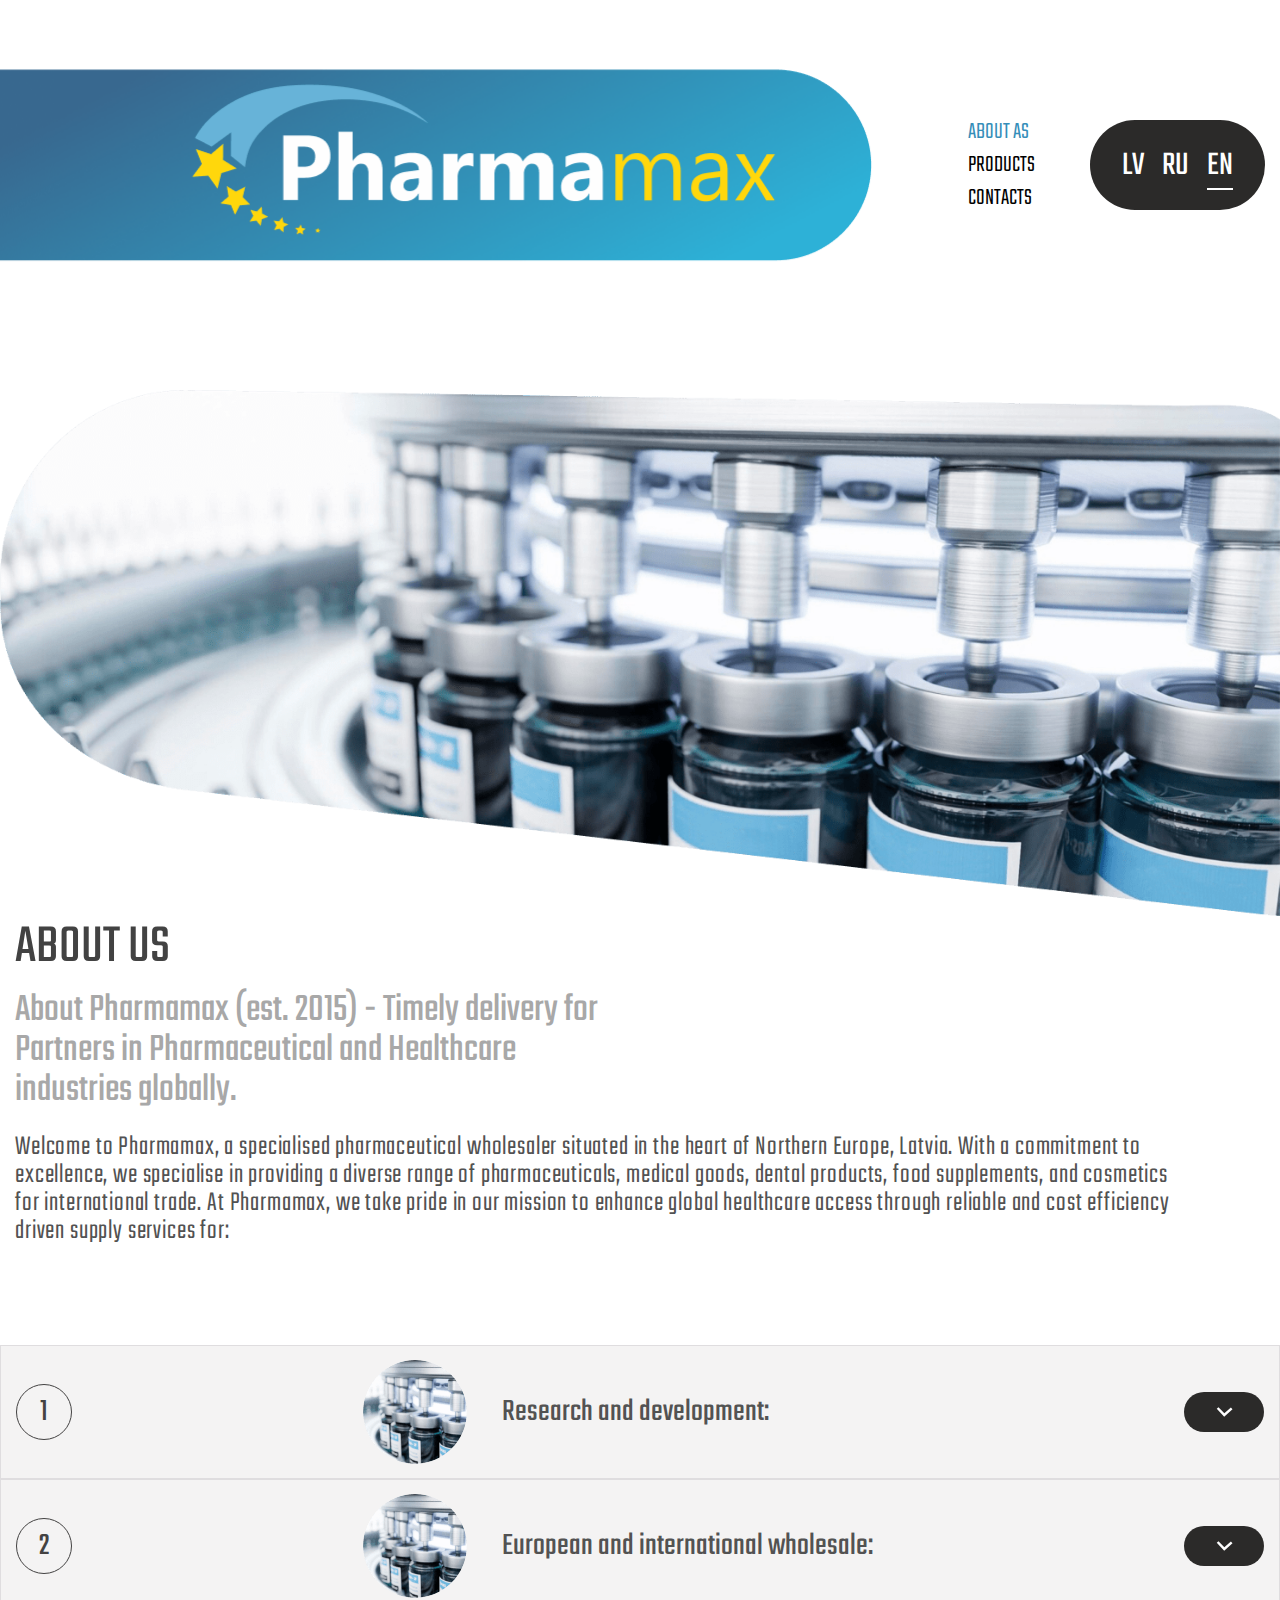
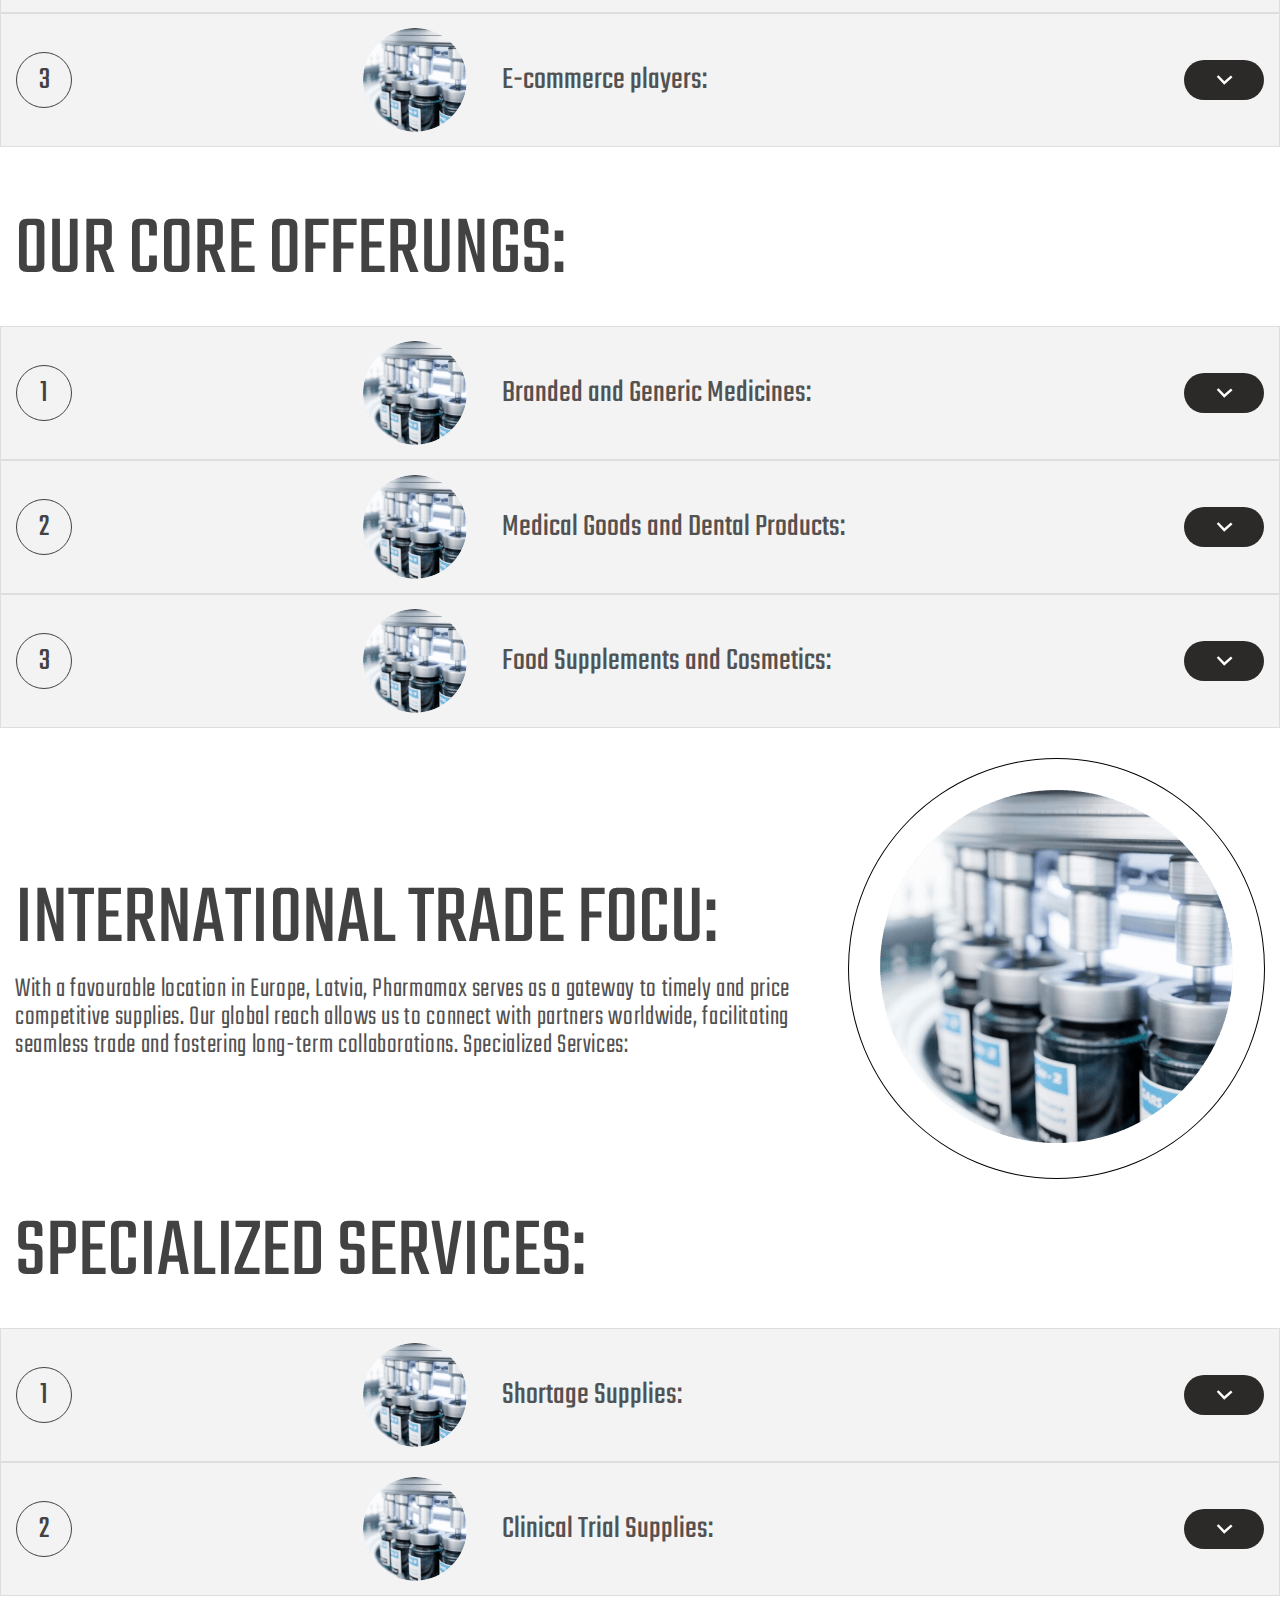
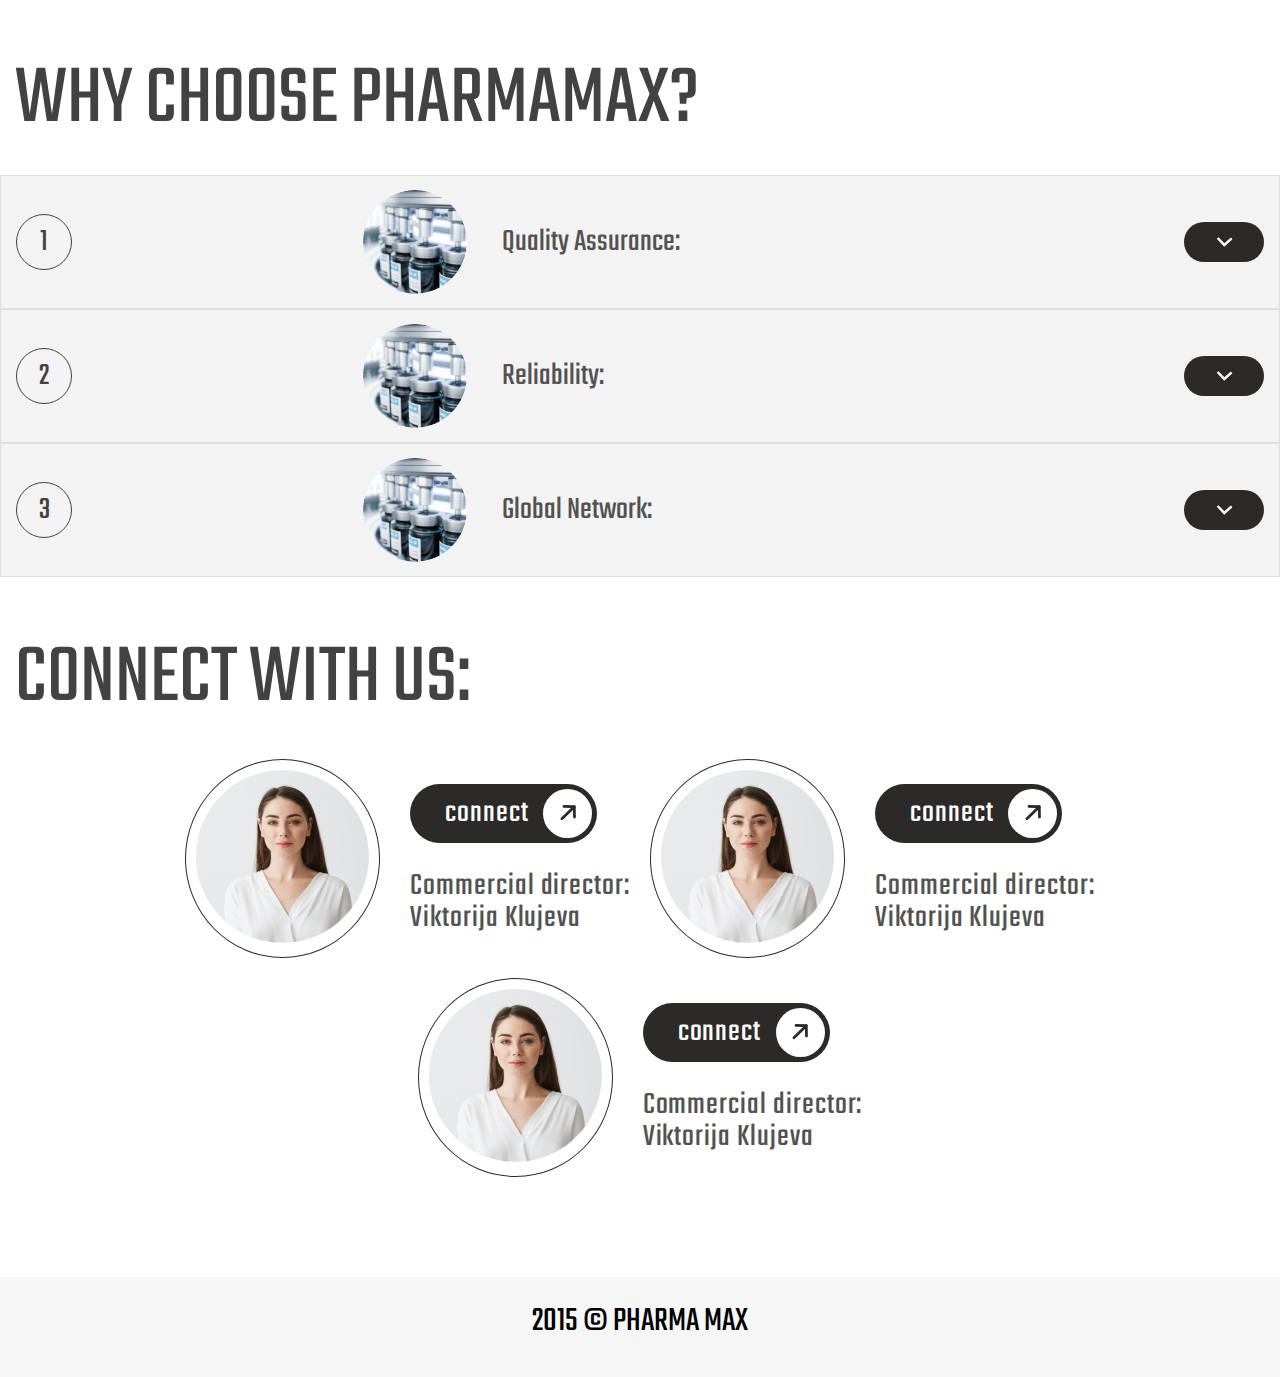
==== index.html @ 6aa9b6f5 "Add files via upload" ====
<!DOCTYPE html>
<html lang="en">

<head>
  <meta charset="UTF-8">
  <meta name="viewport" content="width=device-width, initial-scale=1.0">
  <title>Pharamax</title>
  <link rel="preconnect" href="https://fonts.googleapis.com">
  <link rel="preconnect" href="https://fonts.gstatic.com" crossorigin>
  <link href="https://fonts.googleapis.com/css2?family=Teko:wght@300..400&display=swap" rel="stylesheet">
  <link rel="stylesheet" href="styles/about.css">
</head>

<body>
  <header class="header">
    <div class="container__main">
      <div class="header__container container">
        <a href="#" class="header__logo">
          <img class="header__img" src="img/logo.png" alt="logo">
        </a>
        <div class="burger">
          <button class="open-menu">
            <span></span>
            <span></span>
            <span></span>
          </button>
        </div>

        <div class="header__wrapper">
          <ul class="list__items">
            <li class="list__item"><a class="link active__link" href="index.html">ABOUT AS</a></li>
            <li class="list__item"><a class="link" href="products.html">PRODUCTS</a></li>
            <li class="list__item"><a class="link" href="contacts.html">CONTACTS</a></li>
          </ul>
          <div class="header__language">
            <button class="btn-language">LV</button>
            <button class="btn-language">RU</button>
            <button class="btn-language active__language">EN</button>
          </div>
        </div>
      </div>
    </div>
  </header>

  <main>
    <div class="container__main img-wrapper">
      <img class="main-img" src="img/main-img.png" alt="main-img">
    </div>
    <div class="container">
      <h1 class="main__title">ABOUT US</h1>
      <p class="main__txt">
        About Pharmamax (est. 2015) - Timely delivery for Partners in Pharmaceutical and Healthcare industries globally.
      </p>
      <p class="main__subtitle">
        Welcome to Pharmamax, a specialised pharmaceutical wholesaler situated in the heart of Northern Europe, Latvia.
        With a commitment
        to excellence, we specialise in providing a diverse range of pharmaceuticals, medical goods, dental products,
        food supplements, and cosmetics for international trade. At Pharmamax, we take pride in our mission to enhance
        global healthcare access through reliable
        and cost efficiency driven supply services for:
      </p>
    </div>
  </main>

  <section class="accordions">
    <button class="accordion">
      <div class="container accordion__container">
        <span class="accordion__number">1</span>
        <div class="accord__wrapper">
          <img class="accordion__img" src="img/accord-img.png" alt="img">
          <p>Research and development:</p>
        </div>
        <span class="accordion__img-wrap">
          <img class="accordion__arrow" src="img/accord-arrow.svg" alt="arrow">
        </span>
      </div>
    </button>
    <div class="accordion-content">
      <p>
        Lorem, ipsum dolor sit amet consectetur adipisicing elit. Odio voluptates autem reiciendis aut deleniti
        saepeplaceat aperiam expedita nam? Optio accusamus sit, distinctio esse sapiente beatae aliquid vitae at, sequi
        cumiste quo incidunt facilis saepe alias laborum velit nobis nam nesciunt quam officiis fugit accusantium!
        Tempore explicabo quasi velit.
      </p>
    </div>

    <button class="accordion">
      <div class="container accordion__container">
        <span class="accordion__number">2</span>
        <div class="accord__wrapper">
          <img class="accordion__img" src="img/accord-img.png" alt="img">
          <p>European and international wholesale:</p>
        </div>
        <span class="accordion__img-wrap">
          <img class="accordion__arrow" src="img/accord-arrow.svg" alt="arrow">
        </span>
      </div>
    </button>
    <div class="accordion-content">
      <p>
        Lorem, ipsum dolor sit amet consectetur adipisicing elit. Odio voluptates autem reiciendis aut deleniti
        saepe placeat aperiam expedita nam? Optio accusamus sit, distinctio esse sapiente beatae aliquid vitae at,
        sequicumiste quo incidunt facilis saepe alias laborum velit nobis nam nesciunt quam officiis fugit accusantium!
        Tempore explicabo quasi velit.
      </p>
    </div>

    <button class="accordion">
      <div class="container accordion__container">
        <span class="accordion__number">3</span>
        <div class="accord__wrapper">
          <img class="accordion__img" src="img/accord-img.png" alt="img">
          <p>E-commerce players:</p>
        </div>
        <span class="accordion__img-wrap">
          <img class="accordion__arrow" src="img/accord-arrow.svg" alt="arrow">
        </span>
      </div>
    </button>
    <div class="accordion-content">
      <p>
        Lorem, ipsum dolor sit amet consectetur adipisicing elit. Odio voluptates autem reiciendis aut deleniti
        saepeplaceat aperiam expedita nam? Optio accusamus sit, distinctio esse sapiente beatae aliquid vitae at, sequi
        cumiste quo incidunt facilis saepe alias laborum velit nobis nam nesciunt quam officiis fugit accusantium!
        Tempore explicabo quasi velit.
      </p>
    </div>
  </section>

  <section class="accordions">
    <div class="container">
      <h2 class="accordion__title">OUR CORE OFFERUNGS:</h2>
    </div>
    <button class="accordion">
      <div class="container accordion__container">
        <span class="accordion__number">1</span>
        <div class="accord__wrapper">
          <img class="accordion__img" src="img/accord-img.png" alt="img">
          <p>Branded and Generic Medicines:</p>
        </div>
        <span class="accordion__img-wrap">
          <img class="accordion__arrow" src="img/accord-arrow.svg" alt="arrow">
        </span>
      </div>
    </button>
    <div class="accordion-content">
      <p>
        Lorem, ipsum dolor sit amet consectetur adipisicing elit. Odio voluptates autem reiciendis aut deleniti
        saepeplaceat aperiam expedita nam? Optio accusamus sit, distinctio esse sapiente beatae aliquid vitae at, sequi
        cumiste quo incidunt facilis saepe alias laborum velit nobis nam nesciunt quam officiis fugit accusantium!
        Tempore explicabo quasi velit.
      </p>
    </div>

    <button class="accordion">
      <div class="container accordion__container">
        <span class="accordion__number">2</span>
        <div class="accord__wrapper">
          <img class="accordion__img" src="img/accord-img.png" alt="img">
          <p>Medical Goods and Dental Products:</p>
        </div>
        <span class="accordion__img-wrap">
          <img class="accordion__arrow" src="img/accord-arrow.svg" alt="arrow">
        </span>
      </div>
    </button>
    <div class="accordion-content">
      <p>
        Lorem, ipsum dolor sit amet consectetur adipisicing elit. Odio voluptates autem reiciendis aut deleniti
        saepe placeat aperiam expedita nam? Optio accusamus sit, distinctio esse sapiente beatae aliquid vitae at,
        sequicumiste quo incidunt facilis saepe alias laborum velit nobis nam nesciunt quam officiis fugit accusantium!
        Tempore explicabo quasi velit.
      </p>
    </div>

    <button class="accordion">
      <div class="container accordion__container">
        <span class="accordion__number">3</span>
        <div class="accord__wrapper">
          <img class="accordion__img" src="img/accord-img.png" alt="img">
          <p>Food Supplements and Cosmetics:</p>
        </div>
        <span class="accordion__img-wrap">
          <img class="accordion__arrow" src="img/accord-arrow.svg" alt="arrow">
        </span>
      </div>
    </button>
    <div class="accordion-content">
      <p>
        Lorem, ipsum dolor sit amet consectetur adipisicing elit. Odio voluptates autem reiciendis aut deleniti
        saepeplaceat aperiam expedita nam? Optio accusamus sit, distinctio esse sapiente beatae aliquid vitae at, sequi
        cumiste quo incidunt facilis saepe alias laborum velit nobis nam nesciunt quam officiis fugit accusantium!
        Tempore explicabo quasi velit.
      </p>
    </div>
  </section>

  <section class="trade">
    <div class="container trade__container">
      <div class="trade__info">
        <h2 class="trade__title">INTERNATIONAL TRADE FOCU:</h2>
        <p class="trade__txt">
          With a favourable location in Europe, Latvia, Pharmamax serves as a gateway to timely and
          price competitive supplies. Our global reach allows us to connect with partners worldwide, facilitating
          seamless trade and fostering long-term collaborations.
          Specialized Services:</p>
      </div>
      <div class="trade__img-wrap">
        <img class="trade__img" src="img/trade-img.png" alt="img">
      </div>
    </div>
  </section>

  <section class="accordions">
    <div class="container">
      <h2 class="accordion__title">SPECIALIZED SERVICES:</h2>
    </div>
    <button class="accordion">
      <div class="container accordion__container">
        <span class="accordion__number">1</span>
        <div class="accord__wrapper">
          <img class="accordion__img" src="img/accord-img.png" alt="img">
          <p>Shortage Supplies:</p>
        </div>
        <span class="accordion__img-wrap">
          <img class="accordion__arrow" src="img/accord-arrow.svg" alt="arrow">
        </span>
      </div>
    </button>
    <div class="accordion-content">
      <p>
        Lorem, ipsum dolor sit amet consectetur adipisicing elit. Odio voluptates autem reiciendis aut deleniti
        saepeplaceat aperiam expedita nam? Optio accusamus sit, distinctio esse sapiente beatae aliquid vitae at, sequi
        cumiste quo incidunt facilis saepe alias laborum velit nobis nam nesciunt quam officiis fugit accusantium!
        Tempore explicabo quasi velit.
      </p>
    </div>

    <button class="accordion">
      <div class="container accordion__container">
        <span class="accordion__number">2</span>
        <div class="accord__wrapper">
          <img class="accordion__img" src="img/accord-img.png" alt="img">
          <p>Clinical Trial Supplies:</p>
        </div>
        <span class="accordion__img-wrap">
          <img class="accordion__arrow" src="img/accord-arrow.svg" alt="arrow">
        </span>
      </div>
    </button>
    <div class="accordion-content">
      <p>
        Lorem, ipsum dolor sit amet consectetur adipisicing elit. Odio voluptates autem reiciendis aut deleniti
        saepe placeat aperiam expedita nam? Optio accusamus sit, distinctio esse sapiente beatae aliquid vitae at,
        sequicumiste quo incidunt facilis saepe alias laborum velit nobis nam nesciunt quam officiis fugit accusantium!
        Tempore explicabo quasi velit.
      </p>
    </div>
  </section>

  <section class="accordions">
    <div class="container">
      <h2 class="accordion__title">WHY CHOOSE PHARMAMAX?</h2>
    </div>
    <button class="accordion">
      <div class="container accordion__container">
        <span class="accordion__number">1</span>
        <div class="accord__wrapper">
          <img class="accordion__img" src="img/accord-img.png" alt="img">
          <p>Quality Assurance:</p>
        </div>
        <span class="accordion__img-wrap">
          <img class="accordion__arrow" src="img/accord-arrow.svg" alt="arrow">
        </span>
      </div>
    </button>
    <div class="accordion-content">
      <p>
        Lorem, ipsum dolor sit amet consectetur adipisicing elit. Odio voluptates autem reiciendis aut deleniti
        saepeplaceat aperiam expedita nam? Optio accusamus sit, distinctio esse sapiente beatae aliquid vitae at, sequi
        cumiste quo incidunt facilis saepe alias laborum velit nobis nam nesciunt quam officiis fugit accusantium!
        Tempore explicabo quasi velit.
      </p>
    </div>

    <button class="accordion">
      <div class="container accordion__container">
        <span class="accordion__number">2</span>
        <div class="accord__wrapper">
          <img class="accordion__img" src="img/accord-img.png" alt="img">
          <p>Reliability:</p>
        </div>
        <span class="accordion__img-wrap">
          <img class="accordion__arrow" src="img/accord-arrow.svg" alt="arrow">
        </span>
      </div>
    </button>
    <div class="accordion-content">
      <p>
        Lorem, ipsum dolor sit amet consectetur adipisicing elit. Odio voluptates autem reiciendis aut deleniti
        saepe placeat aperiam expedita nam? Optio accusamus sit, distinctio esse sapiente beatae aliquid vitae at,
        sequicumiste quo incidunt facilis saepe alias laborum velit nobis nam nesciunt quam officiis fugit accusantium!
        Tempore explicabo quasi velit.
      </p>
    </div>

    <button class="accordion">
      <div class="container accordion__container">
        <span class="accordion__number">3</span>
        <div class="accord__wrapper">
          <img class="accordion__img" src="img/accord-img.png" alt="img">
          <p>Global Network:</p>
        </div>
        <span class="accordion__img-wrap">
          <img class="accordion__arrow" src="img/accord-arrow.svg" alt="arrow">
        </span>
      </div>
    </button>
    <div class="accordion-content">
      <p>
        Lorem, ipsum dolor sit amet consectetur adipisicing elit. Odio voluptates autem reiciendis aut deleniti
        saepeplaceat aperiam expedita nam? Optio accusamus sit, distinctio esse sapiente beatae aliquid vitae at, sequi
        cumiste quo incidunt facilis saepe alias laborum velit nobis nam nesciunt quam officiis fugit accusantium!
        Tempore explicabo quasi velit.
      </p>
    </div>
  </section>

  <section class="connect">
    <div class="container">
      <h2 class="connect__title">CONNECT WITH US:</h2>
    </div>
    <div class="container__connect">
      <div class="connect__wrapper">
        <div class="connect__person">
          <div class="connect__img">
            <img src="img/connect-person.png" alt="person">
          </div>
          <div class="connect__info">
            <a class="connect__link" href="#">
              <span class="connect__link-txt">connect</span>
              <span class="connect__img-wrap">
                <img src="img/connect-arrow.svg" alt="">
              </span>
            </a>
            <p class="connect__txt">
              <span class="connect__position">Commercial director:</span>
              <span class="coonect__name">Viktorija Klujeva</span>
            </p>
          </div>
        </div>

        <div class="connect__person">
          <div class="connect__img">
            <img src="img/connect-person.png" alt="person">
          </div>
          <div class="connect__info">
            <a class="connect__link" href="#">
              <span class="connect__link-txt">connect</span>
              <span class="connect__img-wrap">
                <img src="img/connect-arrow.svg" alt="">
              </span>
            </a>
            <p class="connect__txt">
              <span class="connect__position">Commercial director:</span>
              <span class="coonect__name">Viktorija Klujeva</span>
            </p>
          </div>
        </div>

        <div class="connect__person">
          <div class="connect__img">
            <img src="img/connect-person.png" alt="person">
          </div>
          <div class="connect__info">
            <a class="connect__link" href="#">
              <span class="connect__link-txt">connect</span>
              <span class="connect__img-wrap">
                <img src="img/connect-arrow.svg" alt="">
              </span>
            </a>
            <p class="connect__txt">
              <span class="connect__position">Commercial director:</span>
              <span class="coonect__name">Viktorija Klujeva</span>
            </p>
          </div>
        </div>
      </div>
    </div>
  </section>

  <footer class="footer">
    <p>
      2015 © PHARMA MAX
    </p>
  </footer>

  <script src="script.js"></script>
</body>

</html>
---- styles/about.css ----
/*resets*/
* {
  padding: 0;
  margin: 0;
  border: 0;
  font-family: "Teko", sans-serif;
  font-optical-sizing: auto;
  font-weight: 400;
  font-style: normal;
}

*,
*:before,
*:after {
  -webkit-box-sizing: border-box;
  box-sizing: border-box;
  color: black;
  font-family: "Teko", sans-serif;
}

:focus,
:active {
  outline: none;
}

a:focus,
a:active {
  outline: none;
}

html,
body {
  /* height: 100%; */
  width: 100%;
  font-size: 100%;
  line-height: 1;
  font-size: 14px;
  -ms-text-size-adjust: 100%;
  -moz-text-size-adjust: 100%;
  -webkit-text-size-adjust: 100%;
}

/* h1,h2,h3,h4{text-transform: uppercase;} */
input,
button,
textarea {
  font-family: inherit;
}

button {
  cursor: pointer;
  font-family: "Teko", sans-serif;
}

button::-moz-focus-inner {
  padding: 0;
  border: 0;
}

a,
a:visited {
  text-decoration: none;
}

a:hover {
  text-decoration: none;
}

ul li {
  list-style: none;
  font-family: "Teko", sans-serif;
}

.container-big {
  max-width: 1627px;
  width: 100%;
  margin: 0 auto;
  position: relative;
}

.container__main {
  width: 100%;
  position: relative;
}

.container {
  max-width: 1308px;
  width: 100%;
  margin: 0 auto;
  padding: 0 15px;
}

.container__connect {
  max-width: 1400px;
  width: 100%;
  margin: 0 auto;
  padding: 0 15px;
}

.active__link {
  color: #358EB9;
}

.active__language {
  position: relative;
}
.active__language::before {
  position: absolute;
  content: "";
  bottom: 0;
  left: 0;
  height: 2px;
  width: 100%;
  background-color: white;
}

.header {
  padding-top: 120px;
  padding-bottom: 180px;
}
@media (max-width: 1220px) {
  .header {
    padding-top: 80px;
    padding-bottom: 120px;
  }
}
@media (max-width: 992px) {
  .header {
    padding-top: 50px;
    padding-bottom: 80px;
  }
}
@media (max-width: 767px) {
  .header {
    padding-top: 30px;
    padding-bottom: 30px;
  }
}
.header .header__container {
  display: -webkit-box;
  display: -ms-flexbox;
  display: flex;
  -webkit-box-pack: end;
      -ms-flex-pack: end;
          justify-content: end;
}
@media (max-width: 1220px) {
  .header .header__container {
    -webkit-box-pack: justify;
        -ms-flex-pack: justify;
            justify-content: space-between;
    -webkit-box-align: center;
        -ms-flex-align: center;
            align-items: center;
  }
}
@media (max-width: 1220px) {
  .header .header__logo {
    position: relative;
    margin-left: -15px;
    max-width: 872px;
    width: 100%;
    height: auto;
    margin-right: 20px;
  }
}
.header .header__img {
  position: absolute;
  top: 50%;
  left: 0;
  -webkit-transform: translateY(-50%);
          transform: translateY(-50%);
  max-width: 872px;
  width: 100%;
  height: auto;
}
@media (max-width: 1220px) {
  .header .header__img {
    position: unset;
    -webkit-transform: unset;
            transform: unset;
  }
}
.header .header__wrapper {
  display: -webkit-box;
  display: -ms-flexbox;
  display: flex;
  -webkit-box-pack: justify;
      -ms-flex-pack: justify;
          justify-content: space-between;
  gap: 55px;
}
@media (max-width: 767px) {
  .header .header__wrapper {
    -webkit-box-orient: vertical;
    -webkit-box-direction: normal;
        -ms-flex-direction: column;
            flex-direction: column;
    gap: 20px;
    display: none;
  }
}
.header .list__items {
  display: -webkit-box;
  display: -ms-flexbox;
  display: flex;
  -webkit-box-orient: vertical;
  -webkit-box-direction: normal;
      -ms-flex-direction: column;
          flex-direction: column;
  gap: 9px;
}
@media (max-width: 767px) {
  .header .list__items {
    -webkit-box-pack: center;
        -ms-flex-pack: center;
            justify-content: center;
    -webkit-box-align: center;
        -ms-flex-align: center;
            align-items: center;
    -webkit-box-orient: vertical;
    -webkit-box-direction: normal;
        -ms-flex-direction: column;
            flex-direction: column;
    gap: 25px;
  }
}
.header .list__item a {
  font-size: 24px;
  font-weight: 300;
}

.header__language {
  display: -webkit-inline-box;
  display: -ms-inline-flexbox;
  display: inline-flex;
  -webkit-box-align: center;
      -ms-flex-align: center;
          align-items: center;
  gap: 18px;
  background-color: #2B2A29;
  padding: 16px 32px;
  font-size: 24px;
  border-radius: 45px;
}
@media (max-width: 767px) {
  .header__language {
    display: -webkit-box;
    display: -ms-flexbox;
    display: flex;
    width: -webkit-fit-content;
    width: -moz-fit-content;
    width: fit-content;
    margin: 0 auto;
  }
}
.header__language .btn-language {
  font-size: 34px;
  background-color: #2B2A29;
  color: rgb(255, 255, 255);
}
@media (max-width: 767px) {
  .header__language .btn-language {
    font-size: 22px;
  }
}

.burger {
  display: none;
}
@media (max-width: 767px) {
  .burger {
    display: block;
    background-color: #2B2A29;
    padding: 20px;
    border-radius: 50%;
    z-index: 1100;
  }
}
@media (max-width: 767px) and (max-width: 480px) {
  .burger {
    padding: 10px;
  }
}

body.open {
  overflow: hidden;
}
body.open .header__wrapper {
  display: -webkit-box;
  display: -ms-flexbox;
  display: flex;
  -webkit-box-orient: vertical;
  -webkit-box-direction: normal;
      -ms-flex-direction: column;
          flex-direction: column;
  -webkit-box-pack: center;
      -ms-flex-pack: center;
          justify-content: center;
  position: fixed;
  top: 0;
  left: 0;
  width: 100vw;
  height: -webkit-fill-available;
  background-color: white;
  z-index: 2;
}

.open-menu {
  position: relative;
  width: 27px;
  height: 27px;
  padding: 15px;
  display: block;
  font-size: 0;
  z-index: 100;
  background-color: transparent;
}

.open-menu span {
  position: absolute;
  top: 50%;
  left: 0;
  width: 100%;
  border-bottom: 0.1rem solid rgb(249, 249, 249);
  height: 2px;
  -webkit-transition: ease 0.5s;
  transition: ease 0.5s;
}

.open-menu span:nth-child(1) {
  margin-top: -0.6rem;
}

.open-menu span:nth-child(2) {
  margin-top: 0.6rem;
}

.menu-opened span:nth-child(1) {
  margin-top: -0.6rem;
  margin-top: 0;
  -webkit-transform: rotate(45deg);
  transform: rotate(45deg);
}

.menu-opened span:nth-child(2) {
  margin-top: 0.6rem;
  margin-top: 0;
  -webkit-transform: rotate(-45deg);
  transform: rotate(-45deg);
}

.menu-opened span:nth-child(3) {
  margin-left: -1rem;
  opacity: 0;
  visibility: hidden;
}

main {
  padding-bottom: 100px;
}
@media (max-width: 767px) {
  main {
    padding-bottom: 40px;
  }
}
main .img-wrapper {
  min-height: 610px;
}
@media (max-width: 1308px) {
  main .img-wrapper {
    min-height: unset;
  }
}
main .img-wrapper .main-img {
  position: absolute;
  top: 0;
  right: 0;
  max-width: 100%;
  height: auto;
}
@media (max-width: 1308px) {
  main .img-wrapper .main-img {
    position: unset;
  }
}
main .main__title {
  font-size: 55px;
  color: #424242;
  padding-bottom: 16px;
}
@media (max-width: 767px) {
  main .main__title {
    font-size: 35px;
  }
}
main .main__txt {
  font-size: 40px;
  color: #A8A8A8;
  max-width: 611px;
  padding-bottom: 22px;
}
@media (max-width: 767px) {
  main .main__txt {
    font-size: 28px;
  }
}
main .main__subtitle {
  font-size: 28px;
  color: #525252;
  max-width: 1161px;
  font-weight: 300;
  letter-spacing: 0.84px;
}
@media (max-width: 767px) {
  main .main__subtitle {
    font-size: 18px;
    letter-spacing: 0.54px;
  }
}

.accordions {
  padding-bottom: 30px;
}
.accordions .accordion__title {
  font-size: 85px;
  color: #424242;
  margin-bottom: 32px;
  margin-top: 32px;
}
@media (max-width: 767px) {
  .accordions .accordion__title {
    font-size: 35px;
    margin-top: 0;
    margin-bottom: 25px;
  }
}

.accordion {
  background-color: rgb(244, 243, 243);
  color: #525252;
  cursor: pointer;
  padding-top: 1rem;
  padding-bottom: 1rem;
  width: 100%;
  text-align: left;
  outline: none;
  font-size: 32px;
  -webkit-transition: all 0.4s ease-out;
  transition: all 0.4s ease-out;
  border: 1px solid rgb(223, 221, 223);
}
@media (max-width: 767px) {
  .accordion {
    font-size: 18px;
  }
}
.accordion .accordion__img {
  width: 104px;
  height: 104px;
  border-radius: 50%;
}
@media (max-width: 767px) {
  .accordion .accordion__img {
    display: none;
  }
}

.accordion__container {
  display: -webkit-box;
  display: -ms-flexbox;
  display: flex;
  -webkit-box-align: center;
      -ms-flex-align: center;
          align-items: center;
  -webkit-box-pack: justify;
      -ms-flex-pack: justify;
          justify-content: space-between;
}

.accordion__img-wrap {
  background-color: #2B2A29;
  width: 80px;
  height: 40px;
  border-radius: 33px;
  position: relative;
  display: -webkit-box;
  display: -ms-flexbox;
  display: flex;
  -webkit-box-align: center;
      -ms-flex-align: center;
          align-items: center;
  -webkit-box-pack: center;
      -ms-flex-pack: center;
          justify-content: center;
}
@media (max-width: 767px) {
  .accordion__img-wrap {
    width: 50px;
    height: 30px;
  }
}
.accordion__img-wrap .accordion__arrow {
  -webkit-transition: all 0.5s;
  transition: all 0.5s;
  width: 17px;
  height: 10px;
}

.active .accordion__arrow {
  -webkit-transform: rotate(180deg);
          transform: rotate(180deg);
}

.accord__wrapper {
  display: -webkit-box;
  display: -ms-flexbox;
  display: flex;
  -webkit-box-align: center;
      -ms-flex-align: center;
          align-items: center;
  gap: 35px;
  max-width: 530px;
  width: 100%;
}
.accord__wrapper p {
  color: #525252;
}
@media (max-width: 767px) {
  .accord__wrapper p {
    font-weight: 300;
  }
}
@media (max-width: 767px) {
  .accord__wrapper {
    max-width: -webkit-fit-content;
    max-width: -moz-fit-content;
    max-width: fit-content;
  }
}

.accordion__number {
  width: 56px;
  height: 56px;
  border-radius: 50%;
  display: -webkit-box;
  display: -ms-flexbox;
  display: flex;
  -webkit-box-pack: center;
      -ms-flex-pack: center;
          justify-content: center;
  -webkit-box-align: center;
      -ms-flex-align: center;
          align-items: center;
  border: 1px solid #434242;
  color: #434242;
}
@media (max-width: 767px) {
  .accordion__number {
    width: 36px;
    height: 36px;
  }
}

.accordion-content {
  padding: 0 1rem;
  background-color: white;
  color: #aaa;
  max-height: 0;
  overflow: hidden;
  max-width: 1308px;
  margin: 0 auto;
  -webkit-transition: max-height 0.2s ease-out;
  transition: max-height 0.2s ease-out;
}
.accordion-content p {
  font-weight: 300;
  padding-top: 15px;
  padding-bottom: 15px;
  max-width: 900px;
  font-size: 28px;
}
@media (max-width: 767px) {
  .accordion-content p {
    font-size: 18px;
  }
}

@media (max-width: 767px) {
  .trade {
    padding-bottom: 30px;
  }
}
.trade .trade__container {
  display: -webkit-box;
  display: -ms-flexbox;
  display: flex;
  -webkit-box-pack: justify;
      -ms-flex-pack: justify;
          justify-content: space-between;
  -webkit-box-align: center;
      -ms-flex-align: center;
          align-items: center;
  gap: 20px;
}
@media (max-width: 992px) {
  .trade .trade__container {
    -webkit-box-orient: vertical;
    -webkit-box-direction: normal;
        -ms-flex-direction: column;
            flex-direction: column;
  }
}
.trade .trade__title {
  font-size: 85px;
  margin-bottom: 12px;
  color: #424242;
}
@media (max-width: 767px) {
  .trade .trade__title {
    font-size: 35px;
  }
}
.trade .trade__txt {
  font-size: 28px;
  color: #525252;
  max-width: 782px;
  letter-spacing: 0.64px;
  font-weight: 300;
}
@media (max-width: 767px) {
  .trade .trade__txt {
    font-size: 18px;
  }
}
.trade .trade__img-wrap {
  padding: 31px;
  border-radius: 50%;
  border: 1px solid black;
}
@media (max-width: 767px) {
  .trade .trade__img-wrap {
    border: unset;
    padding: unset;
  }
}
.trade .trade__img-wrap .trade__img {
  width: 353px;
  height: 353px;
}
@media (max-width: 767px) {
  .trade .trade__img-wrap .trade__img {
    width: 253px;
    height: 253px;
  }
}

.connect {
  padding-bottom: 100px;
}
@media (max-width: 767px) {
  .connect {
    padding-bottom: 40px;
  }
}
.connect .connect__title {
  color: #424242;
  font-size: 85px;
  margin-bottom: 37px;
  margin-top: 30px;
}
@media (max-width: 767px) {
  .connect .connect__title {
    font-size: 35px;
    margin-top: 0;
    margin-bottom: 20px;
  }
}
.connect .connect__wrapper {
  display: -webkit-box;
  display: -ms-flexbox;
  display: flex;
  -webkit-box-pack: center;
      -ms-flex-pack: center;
          justify-content: center;
  gap: 20px;
  -ms-flex-wrap: wrap;
      flex-wrap: wrap;
  -webkit-box-align: center;
      -ms-flex-align: center;
          align-items: center;
}
.connect .connect__person {
  display: -webkit-box;
  display: -ms-flexbox;
  display: flex;
  gap: 30px;
  -webkit-box-align: center;
      -ms-flex-align: center;
          align-items: center;
}
.connect .connect__img {
  padding: 10px;
  border-radius: 50%;
  border: 1px solid #2B2A29;
}
.connect .connect__img img {
  width: 173px;
  height: 173px;
}
@media (max-width: 767px) {
  .connect .connect__img img {
    width: 123px;
    height: 123px;
  }
}
.connect .connect__info .connect__link {
  background-color: #2B2A29;
  padding: 5px;
  border-radius: 33px;
  height: 59px;
  width: 187px;
  display: -webkit-box;
  display: -ms-flexbox;
  display: flex;
  -webkit-box-pack: justify;
      -ms-flex-pack: justify;
          justify-content: space-between;
}
@media (max-width: 767px) {
  .connect .connect__info .connect__link {
    width: 140px;
  }
}
.connect .connect__info .connect__link .connect__link-txt {
  display: -webkit-box;
  display: -ms-flexbox;
  display: flex;
  -webkit-box-pack: center;
      -ms-flex-pack: center;
          justify-content: center;
  -webkit-box-align: center;
      -ms-flex-align: center;
          align-items: center;
  padding-left: 30px;
  font-size: 32px;
  color: white;
  letter-spacing: 0.94px;
}
@media (max-width: 767px) {
  .connect .connect__info .connect__link .connect__link-txt {
    font-size: 20px;
    padding-left: 15px;
  }
}
.connect .connect__info .connect__link .connect__img-wrap {
  background-color: white;
  width: 49px;
  height: 49px;
  border-radius: 50%;
  display: -webkit-box;
  display: -ms-flexbox;
  display: flex;
  -webkit-box-pack: center;
      -ms-flex-pack: center;
          justify-content: center;
  -webkit-box-align: center;
      -ms-flex-align: center;
          align-items: center;
}
.connect .connect__info .connect__link .connect__img-wrap img {
  width: 16px;
  height: 16px;
}
.connect .connect__info .connect__txt {
  padding-top: 27px;
  font-size: 32px;
  letter-spacing: 0.94px;
}
@media (max-width: 767px) {
  .connect .connect__info .connect__txt {
    font-size: 18px;
    padding-top: 15px;
  }
}
.connect .connect__info .connect__txt span {
  color: #525252;
}
.connect .connect__info .connect__txt .connect__position {
  display: block;
}

.footer {
  background-color: #F6F6F6;
  padding-top: 27px;
  padding-bottom: 38px;
  text-align: center;
  font-size: 35px;
}
@media (max-width: 767px) {
  .footer {
    font-size: 25px;
  }
}
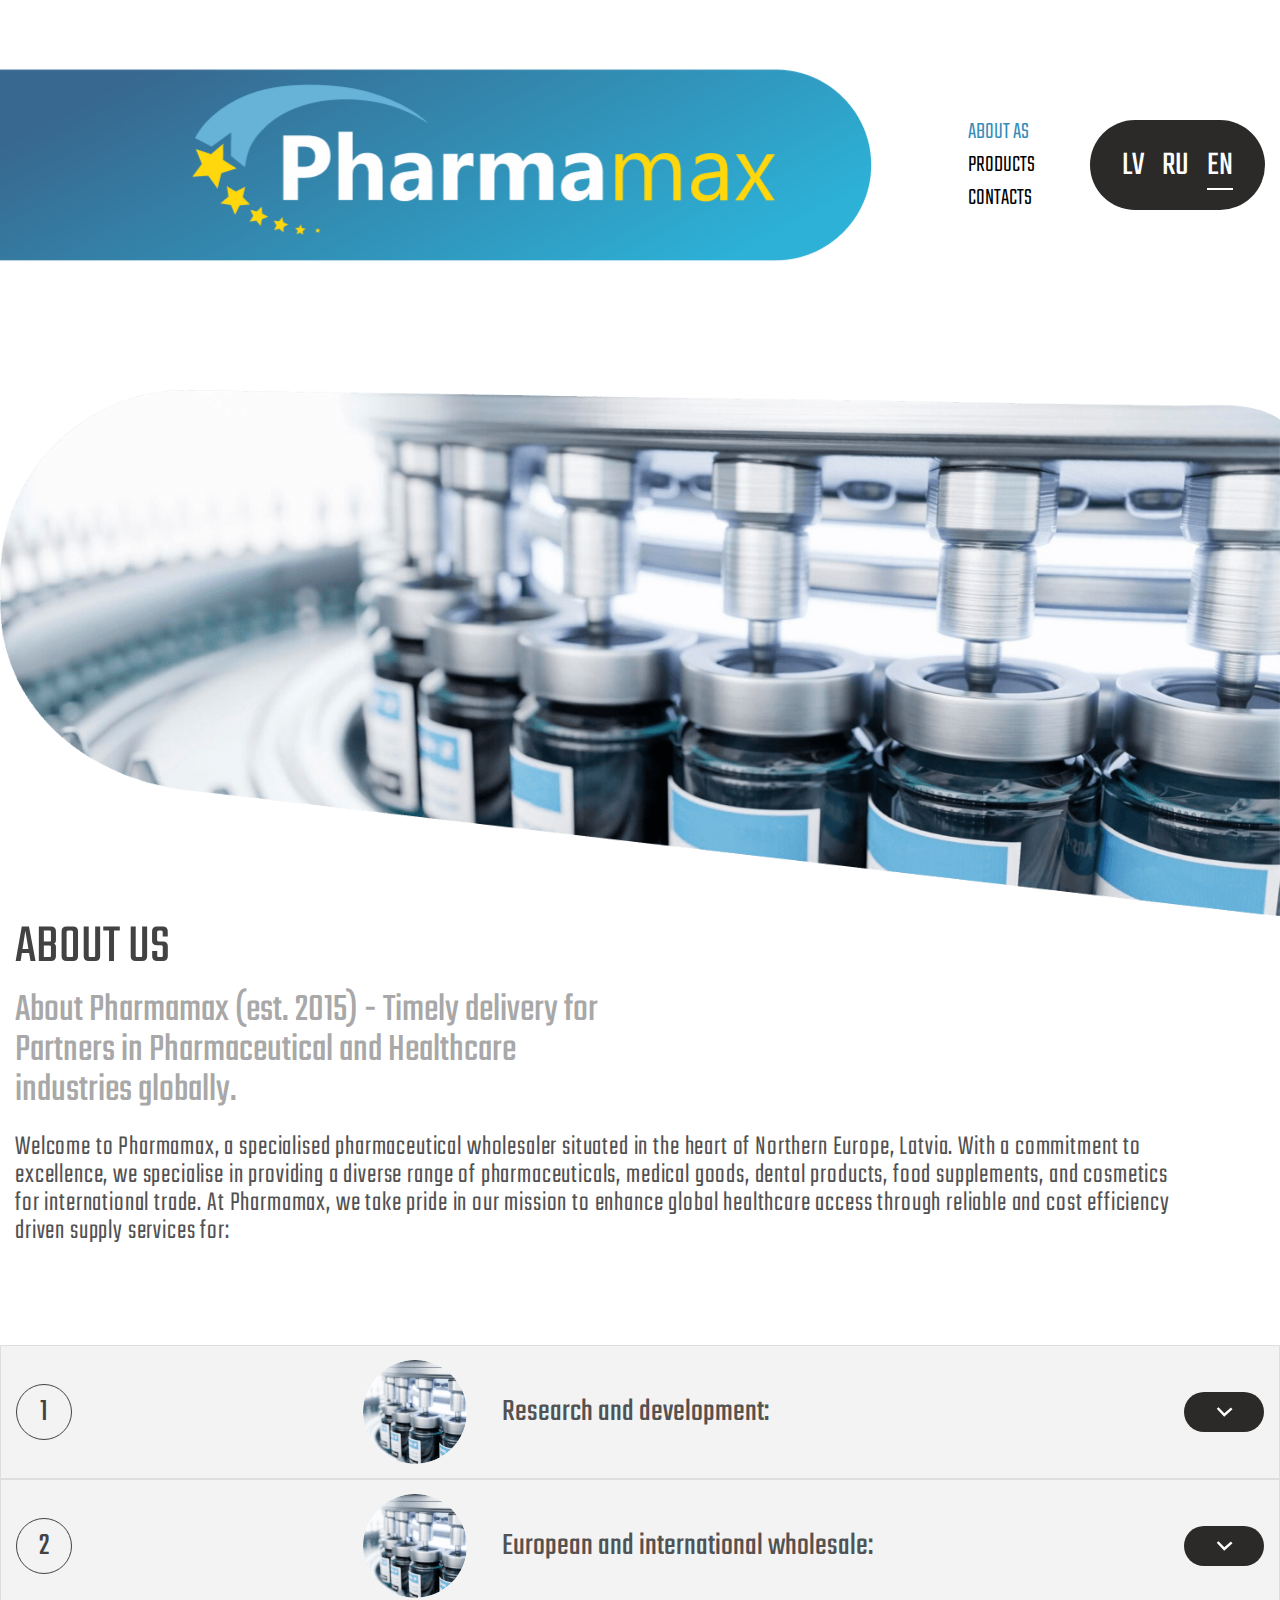
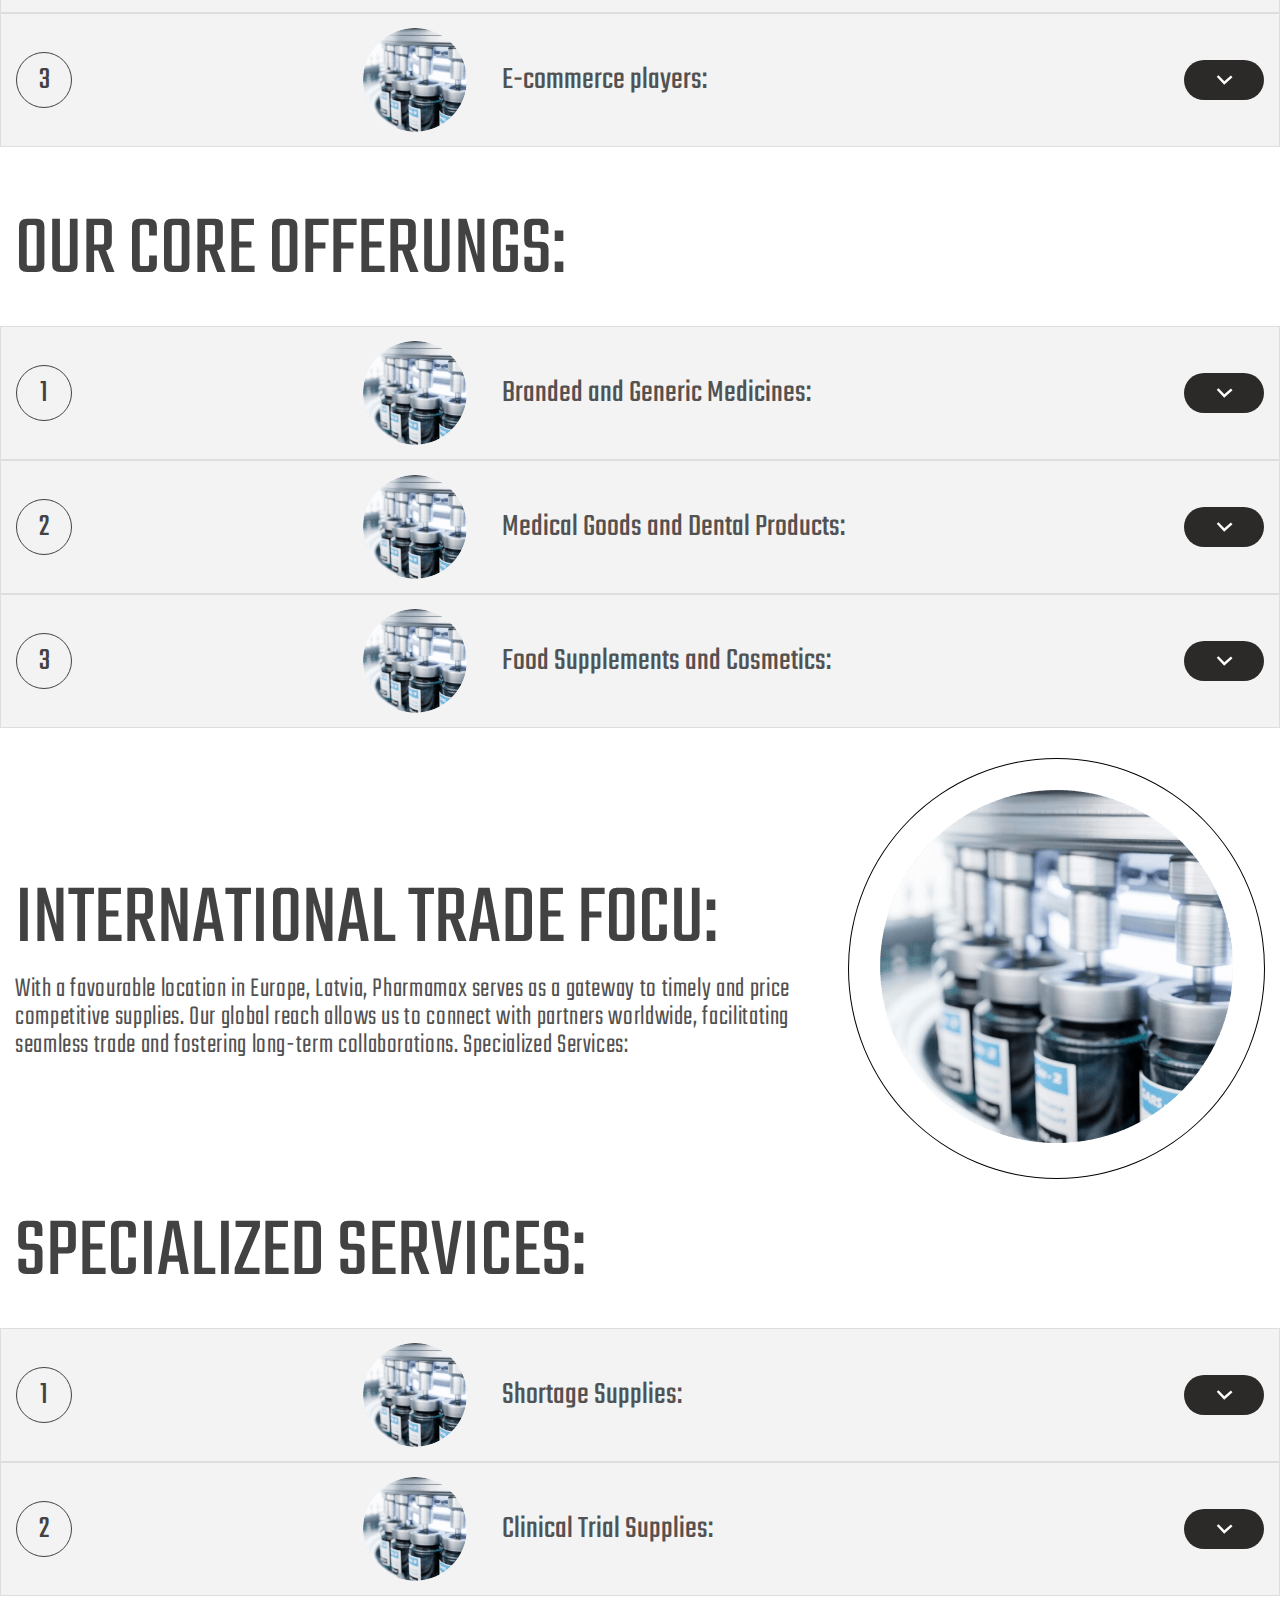
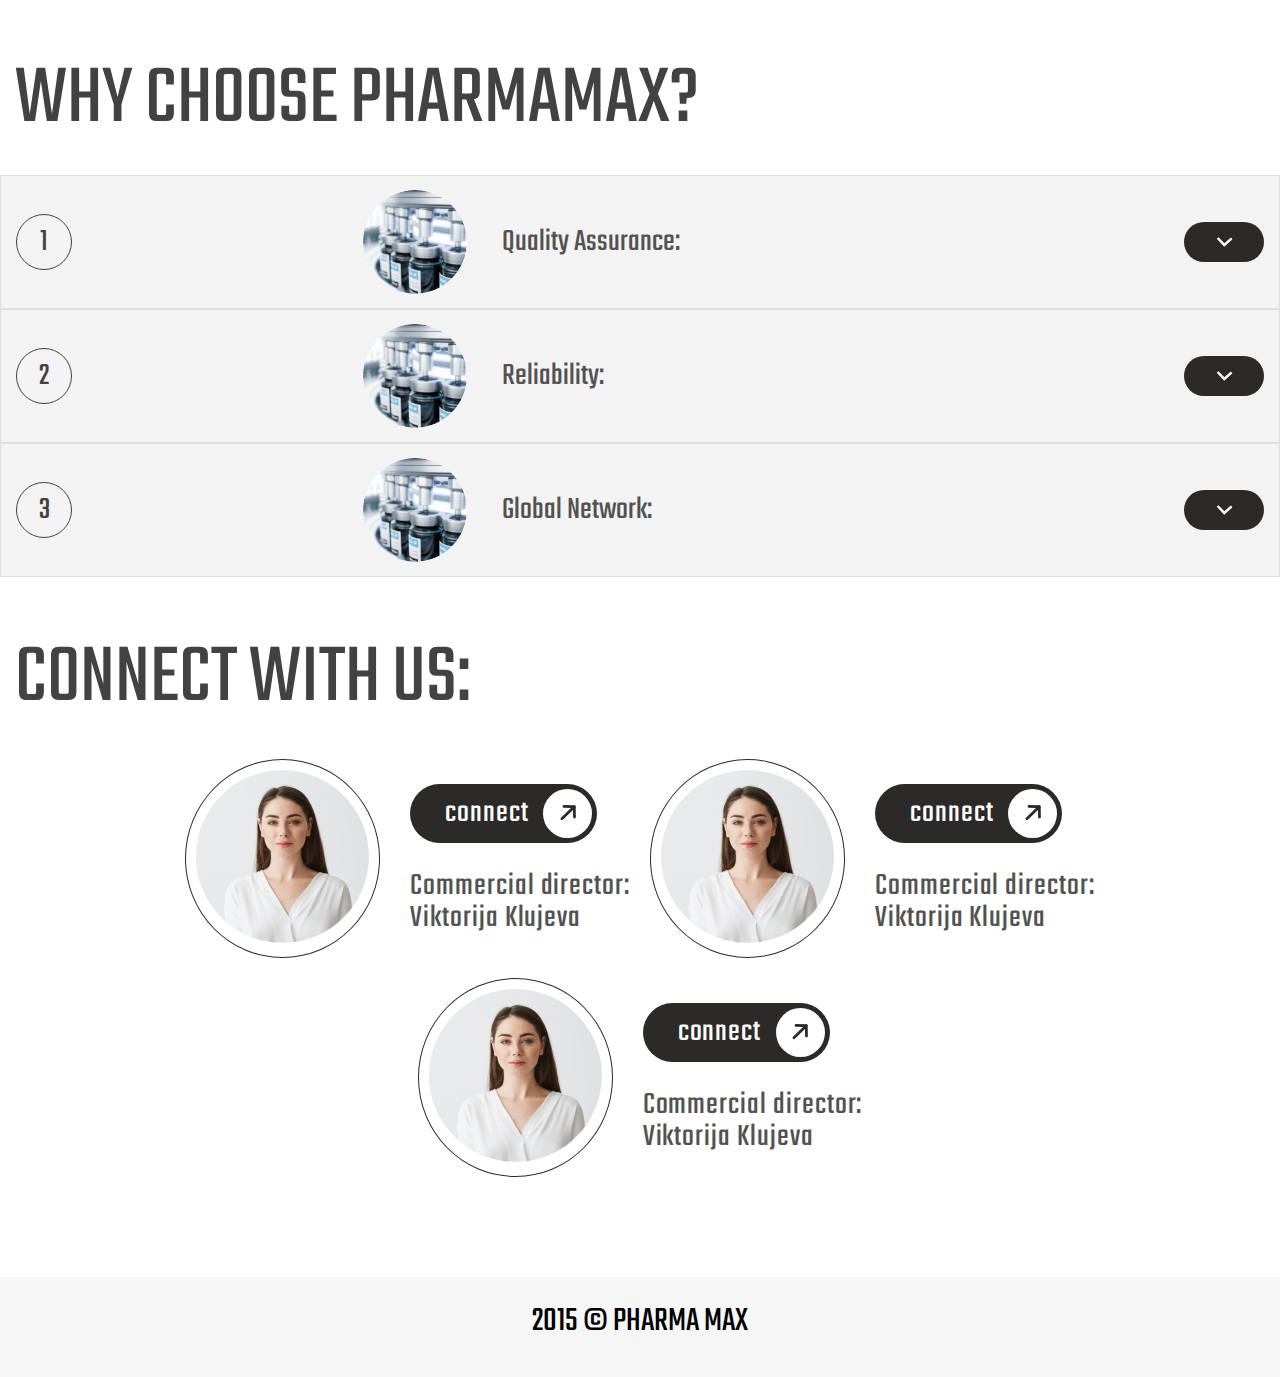
==== commit 009db4c7: "Add files via upload" ====
--- a/index.html
+++ b/index.html
@@ -16,7 +16,7 @@
     <div class="container__main">
       <div class="header__container container">
         <a href="#" class="header__logo">
-          <img class="header__img" src="img/logo.png" alt="logo">
+          <img class="header__img" src="img/logo.webp" alt="logo">
         </a>
         <div class="burger">
           <button class="open-menu">
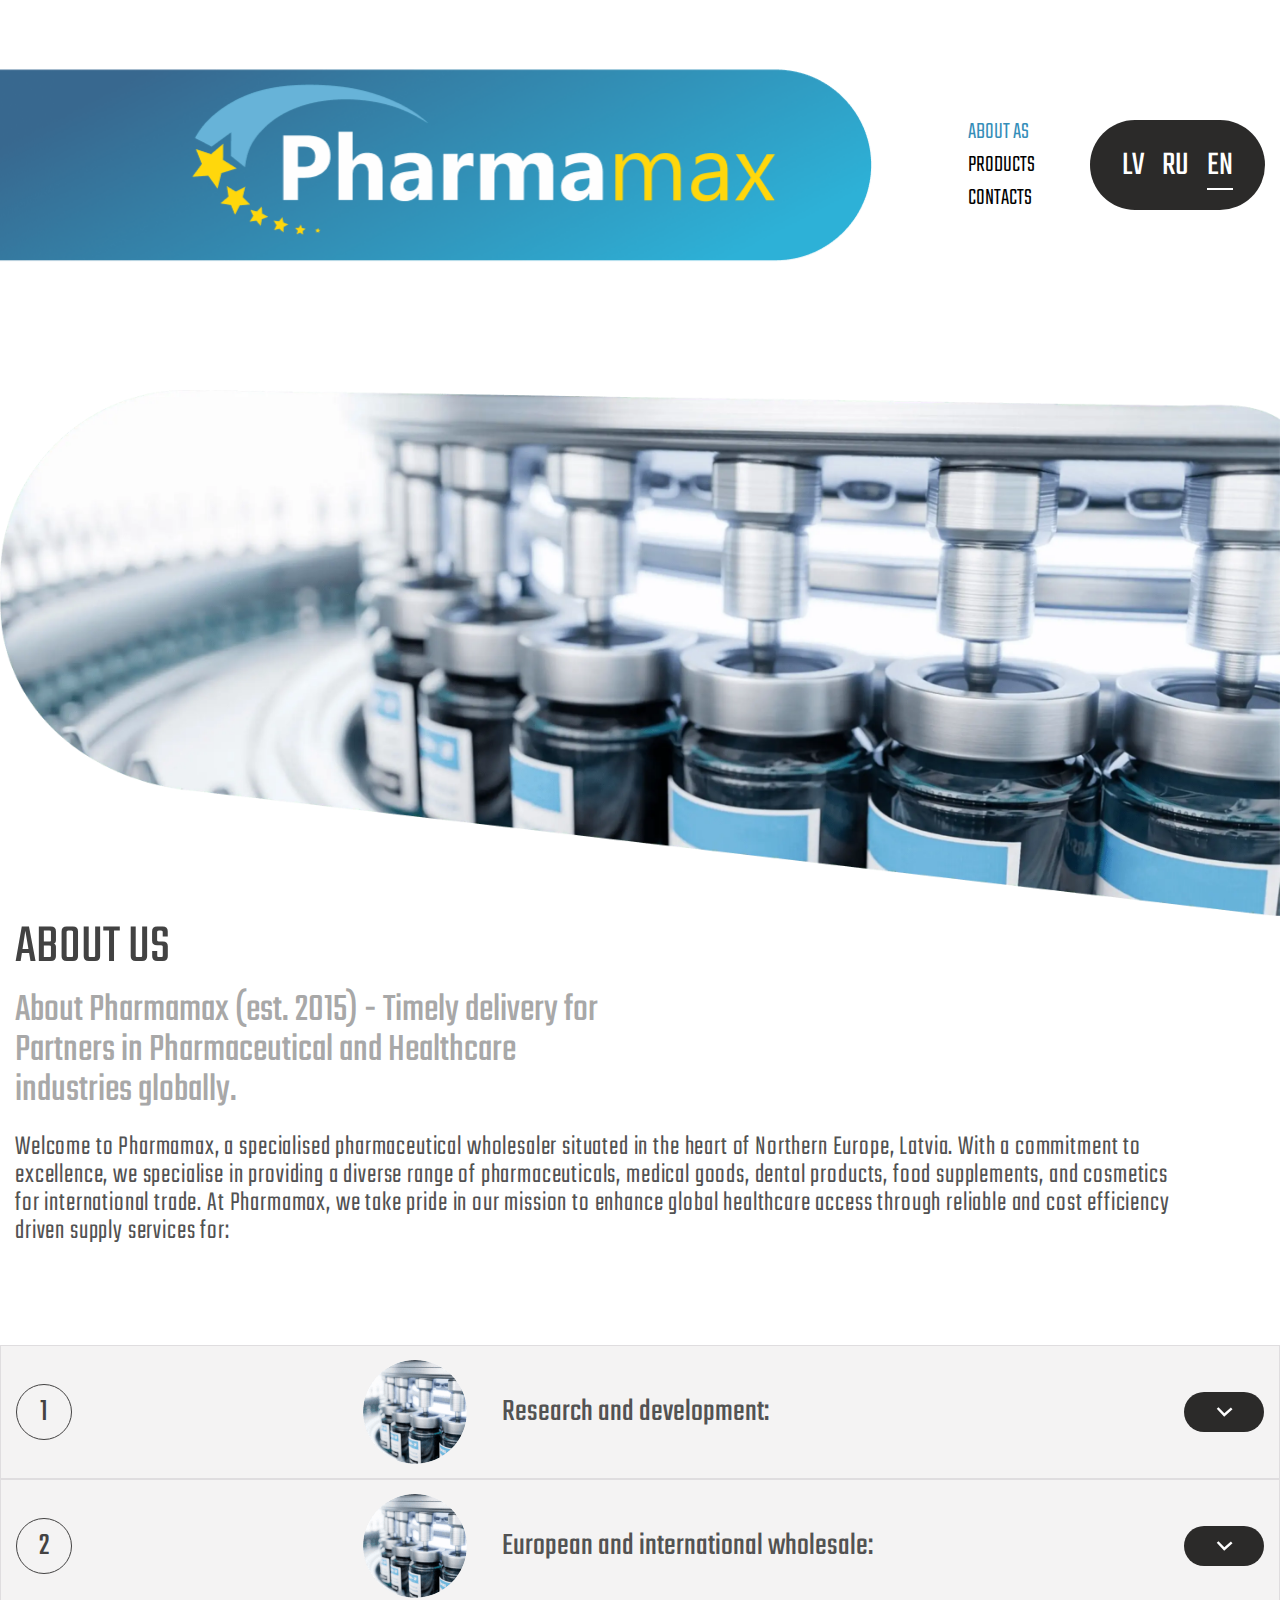
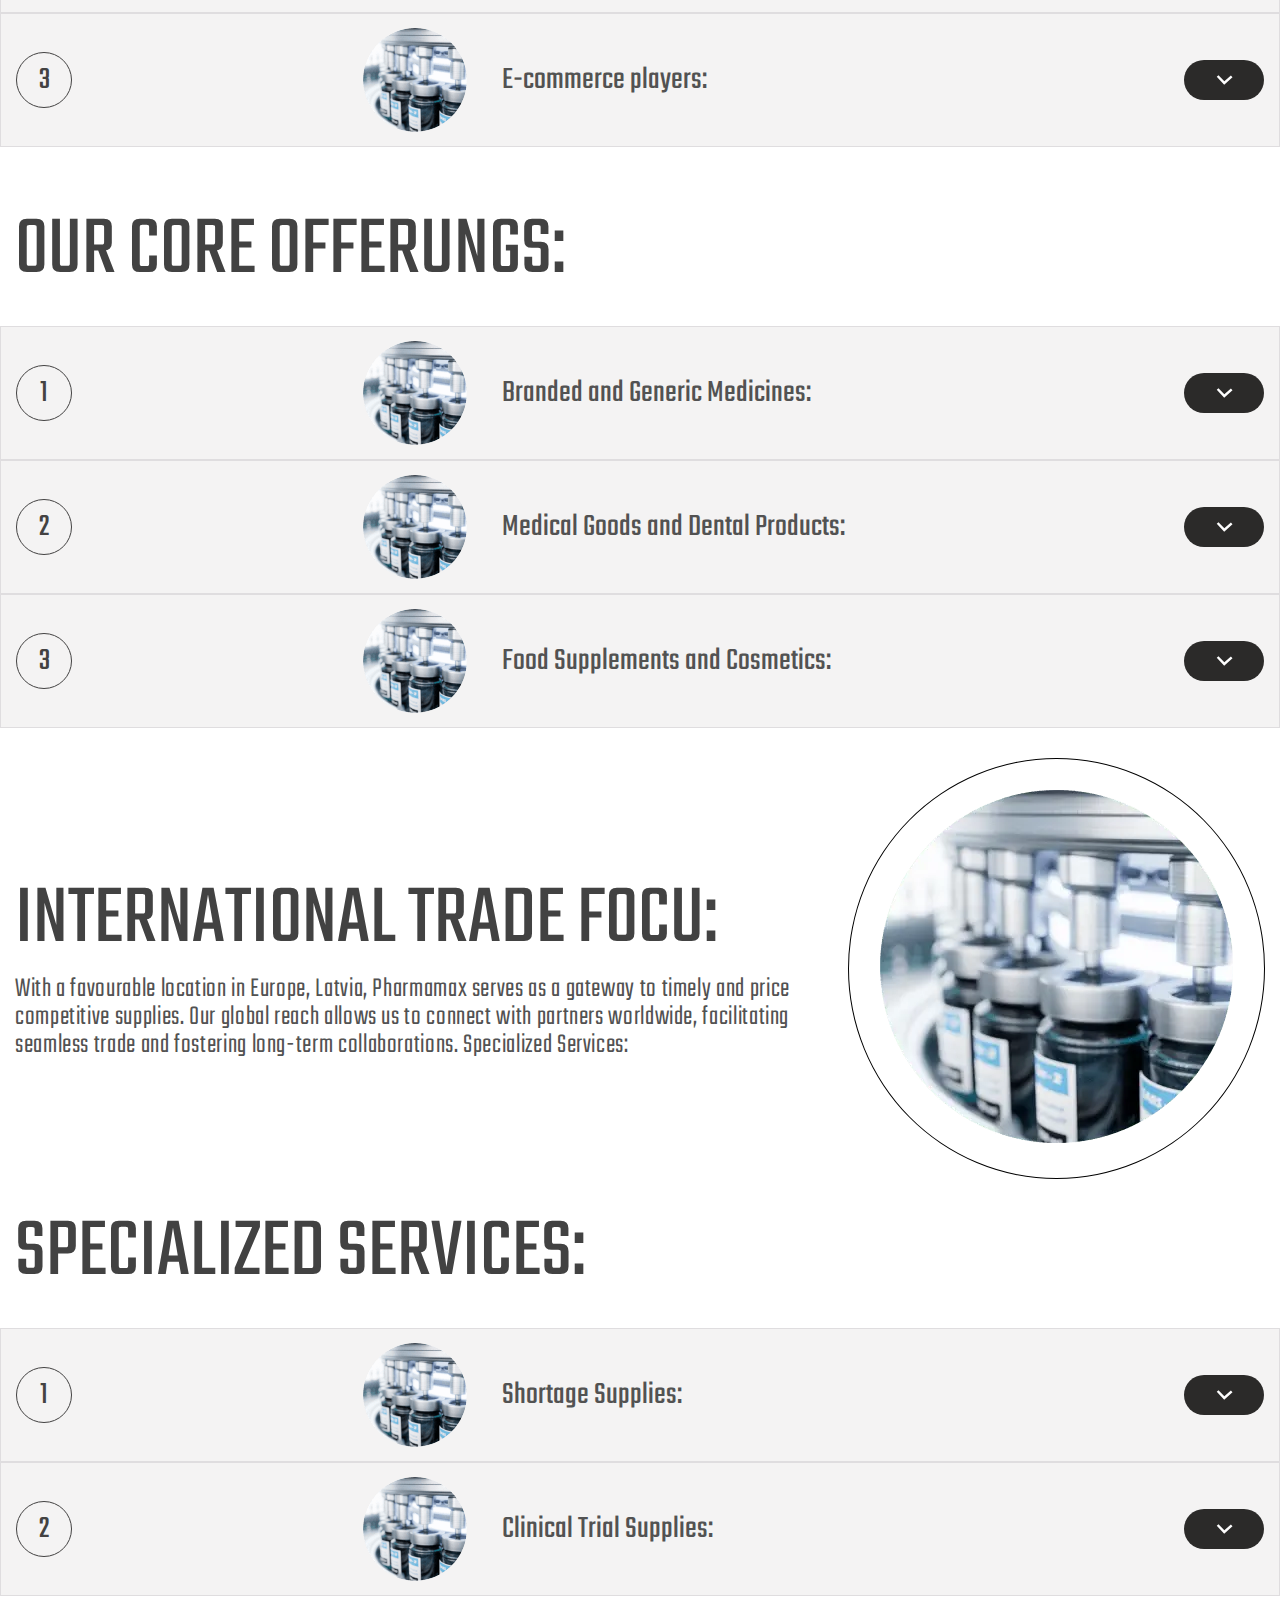
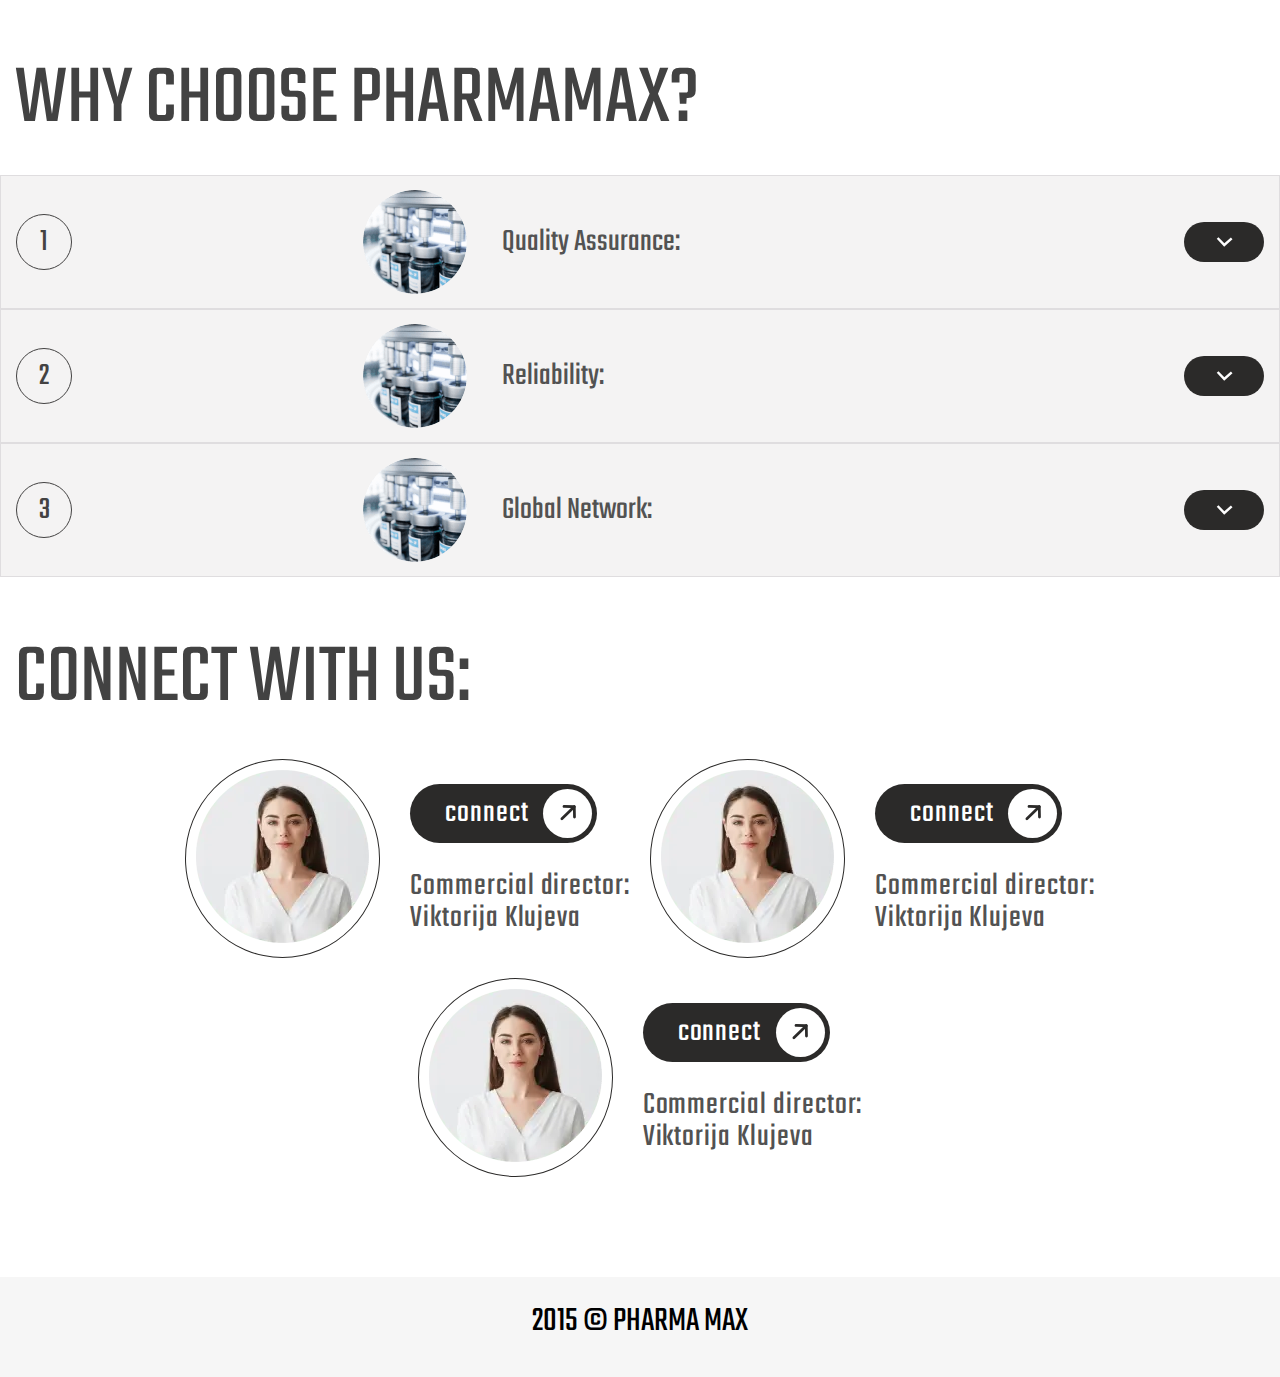
==== commit 5501d69a: "Add files via upload" ====
--- a/index.html
+++ b/index.html
@@ -8,6 +8,7 @@
   <link rel="preconnect" href="https://fonts.googleapis.com">
   <link rel="preconnect" href="https://fonts.gstatic.com" crossorigin>
   <link href="https://fonts.googleapis.com/css2?family=Teko:wght@300..400&display=swap" rel="stylesheet">
+
   <link rel="stylesheet" href="styles/about.css">
 </head>
 
@@ -25,7 +26,6 @@
             <span></span>
           </button>
         </div>
-
         <div class="header__wrapper">
           <ul class="list__items">
             <li class="list__item"><a class="link active__link" href="index.html">ABOUT AS</a></li>
@@ -44,7 +44,7 @@
 
   <main>
     <div class="container__main img-wrapper">
-      <img class="main-img" src="img/main-img.png" alt="main-img">
+      <img class="main-img" src="img/main-img.webp" srcset="img/main-x2.webp 2x" alt="main-img">
     </div>
     <div class="container">
       <h1 class="main__title">ABOUT US</h1>
@@ -206,7 +206,7 @@
           Specialized Services:</p>
       </div>
       <div class="trade__img-wrap">
-        <img class="trade__img" src="img/trade-img.png" alt="img">
+        <img class="main-img" src="img/trade.webp" srcset="img/trade-2x.webp 2x" alt="trade-img">
       </div>
     </div>
   </section>
@@ -334,13 +334,13 @@
       <div class="connect__wrapper">
         <div class="connect__person">
           <div class="connect__img">
-            <img src="img/connect-person.png" alt="person">
+            <img class="main-img" src="img/person.webp" srcset="img/person-2x.webp 2x" alt="person">
           </div>
           <div class="connect__info">
             <a class="connect__link" href="#">
               <span class="connect__link-txt">connect</span>
               <span class="connect__img-wrap">
-                <img src="img/connect-arrow.svg" alt="">
+                <img src="img/connect-arrow.svg" alt="arrow">
               </span>
             </a>
             <p class="connect__txt">
@@ -352,13 +352,13 @@
 
         <div class="connect__person">
           <div class="connect__img">
-            <img src="img/connect-person.png" alt="person">
+            <img class="main-img" src="img/person.webp" srcset="img/person-2x.webp 2x" alt="person">
           </div>
           <div class="connect__info">
             <a class="connect__link" href="#">
               <span class="connect__link-txt">connect</span>
               <span class="connect__img-wrap">
-                <img src="img/connect-arrow.svg" alt="">
+                <img src="img/connect-arrow.svg" alt="arrow">
               </span>
             </a>
             <p class="connect__txt">
@@ -370,13 +370,13 @@
 
         <div class="connect__person">
           <div class="connect__img">
-            <img src="img/connect-person.png" alt="person">
+            <img class="main-img" src="img/person.webp" srcset="img/person-2x.webp 2x" alt="person">
           </div>
           <div class="connect__info">
             <a class="connect__link" href="#">
               <span class="connect__link-txt">connect</span>
               <span class="connect__img-wrap">
-                <img src="img/connect-arrow.svg" alt="">
+                <img src="img/connect-arrow.svg" alt="arrow">
               </span>
             </a>
             <p class="connect__txt">
--- a/styles/about.css
+++ b/styles/about.css
@@ -4,6 +4,7 @@
   margin: 0;
   border: 0;
   font-family: "Teko", sans-serif;
+  font-display: swap;
   font-optical-sizing: auto;
   font-weight: 400;
   font-style: normal;
@@ -209,6 +210,14 @@
       -ms-flex-direction: column;
           flex-direction: column;
   gap: 9px;
+}
+.header .list__items .list__item {
+  -webkit-transition: all 0.3s;
+  transition: all 0.3s;
+}
+.header .list__items .list__item:hover {
+  -webkit-transform: translateX(-10px);
+          transform: translateX(-10px);
 }
 @media (max-width: 767px) {
   .header .list__items {
@@ -225,7 +234,7 @@
     gap: 25px;
   }
 }
-.header .list__item a {
+.header .link {
   font-size: 24px;
   font-weight: 300;
 }
@@ -365,18 +374,11 @@
   }
 }
 main .img-wrapper {
-  min-height: 610px;
-}
-@media (max-width: 1308px) {
-  main .img-wrapper {
-    min-height: unset;
-  }
+  text-align: right;
 }
 main .img-wrapper .main-img {
-  position: absolute;
-  top: 0;
-  right: 0;
-  max-width: 100%;
+  max-width: 1485px;
+  width: 100%;
   height: auto;
 }
 @media (max-width: 1308px) {
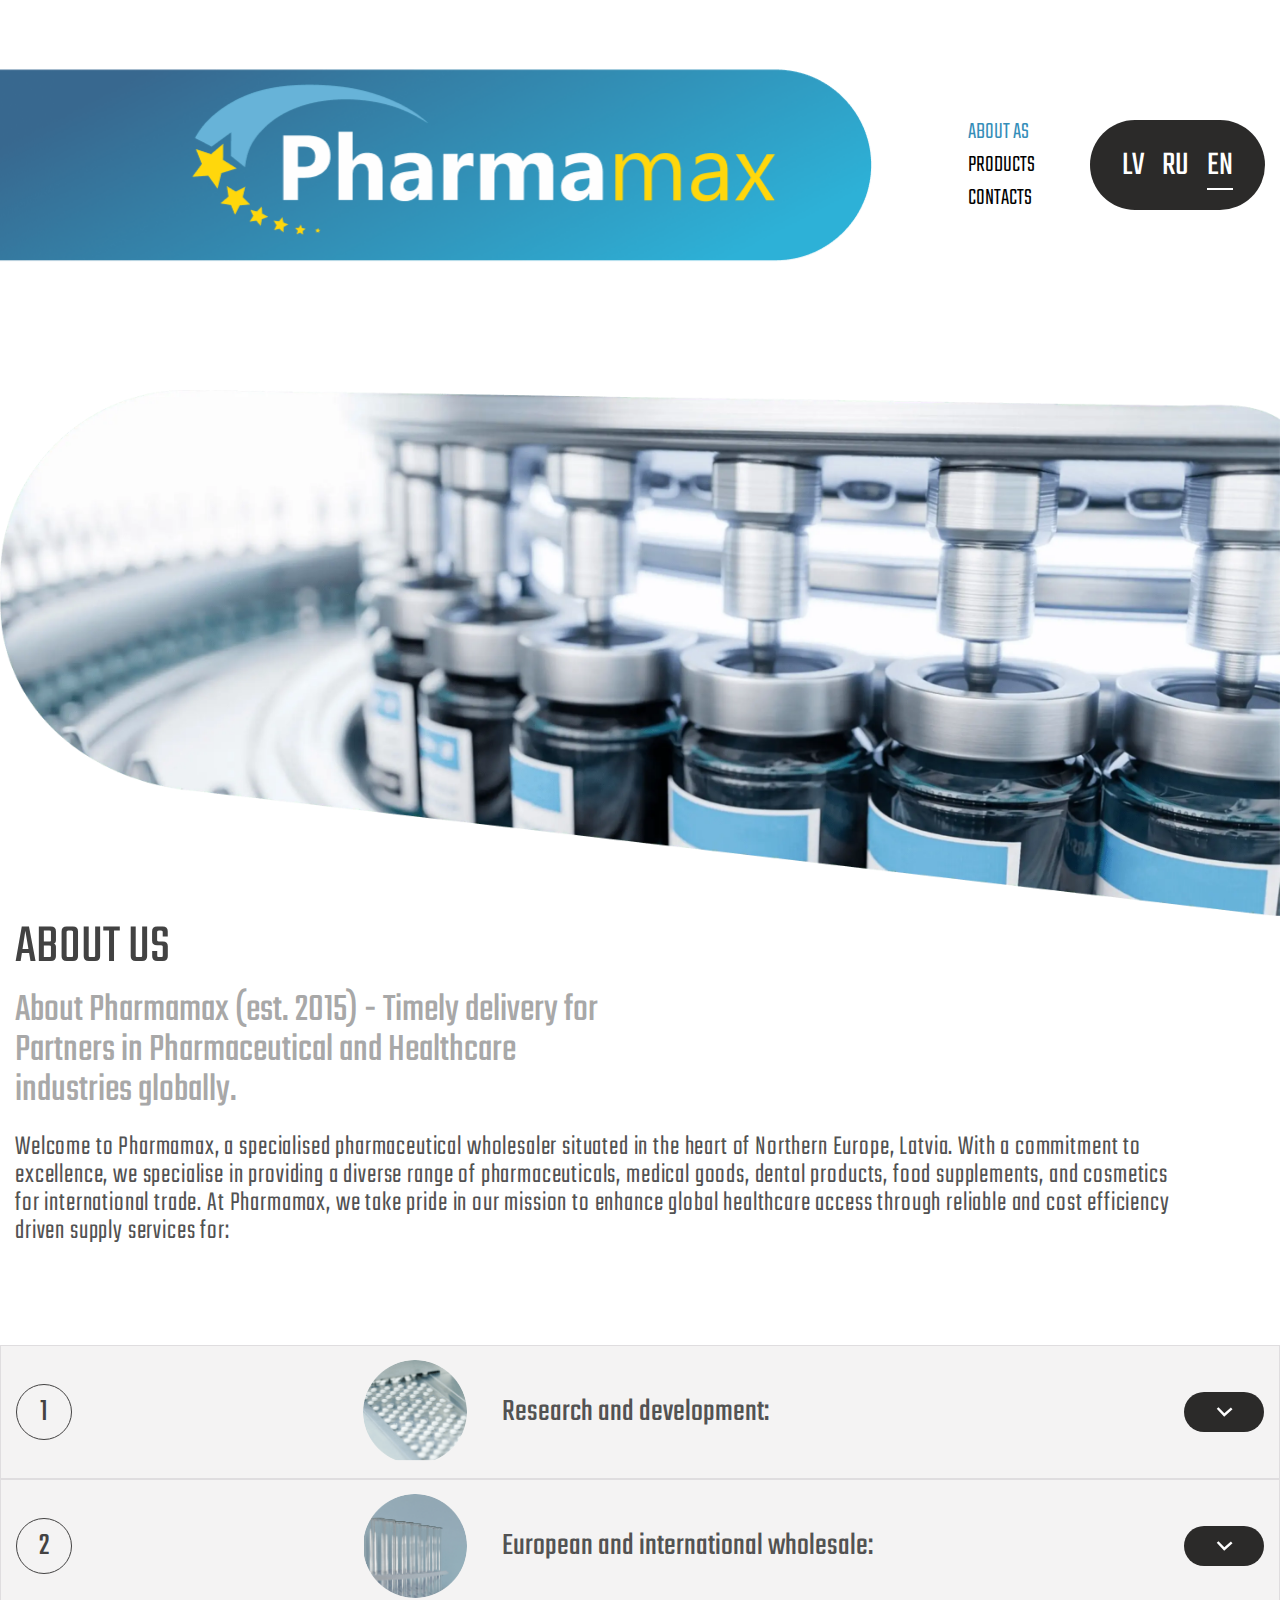
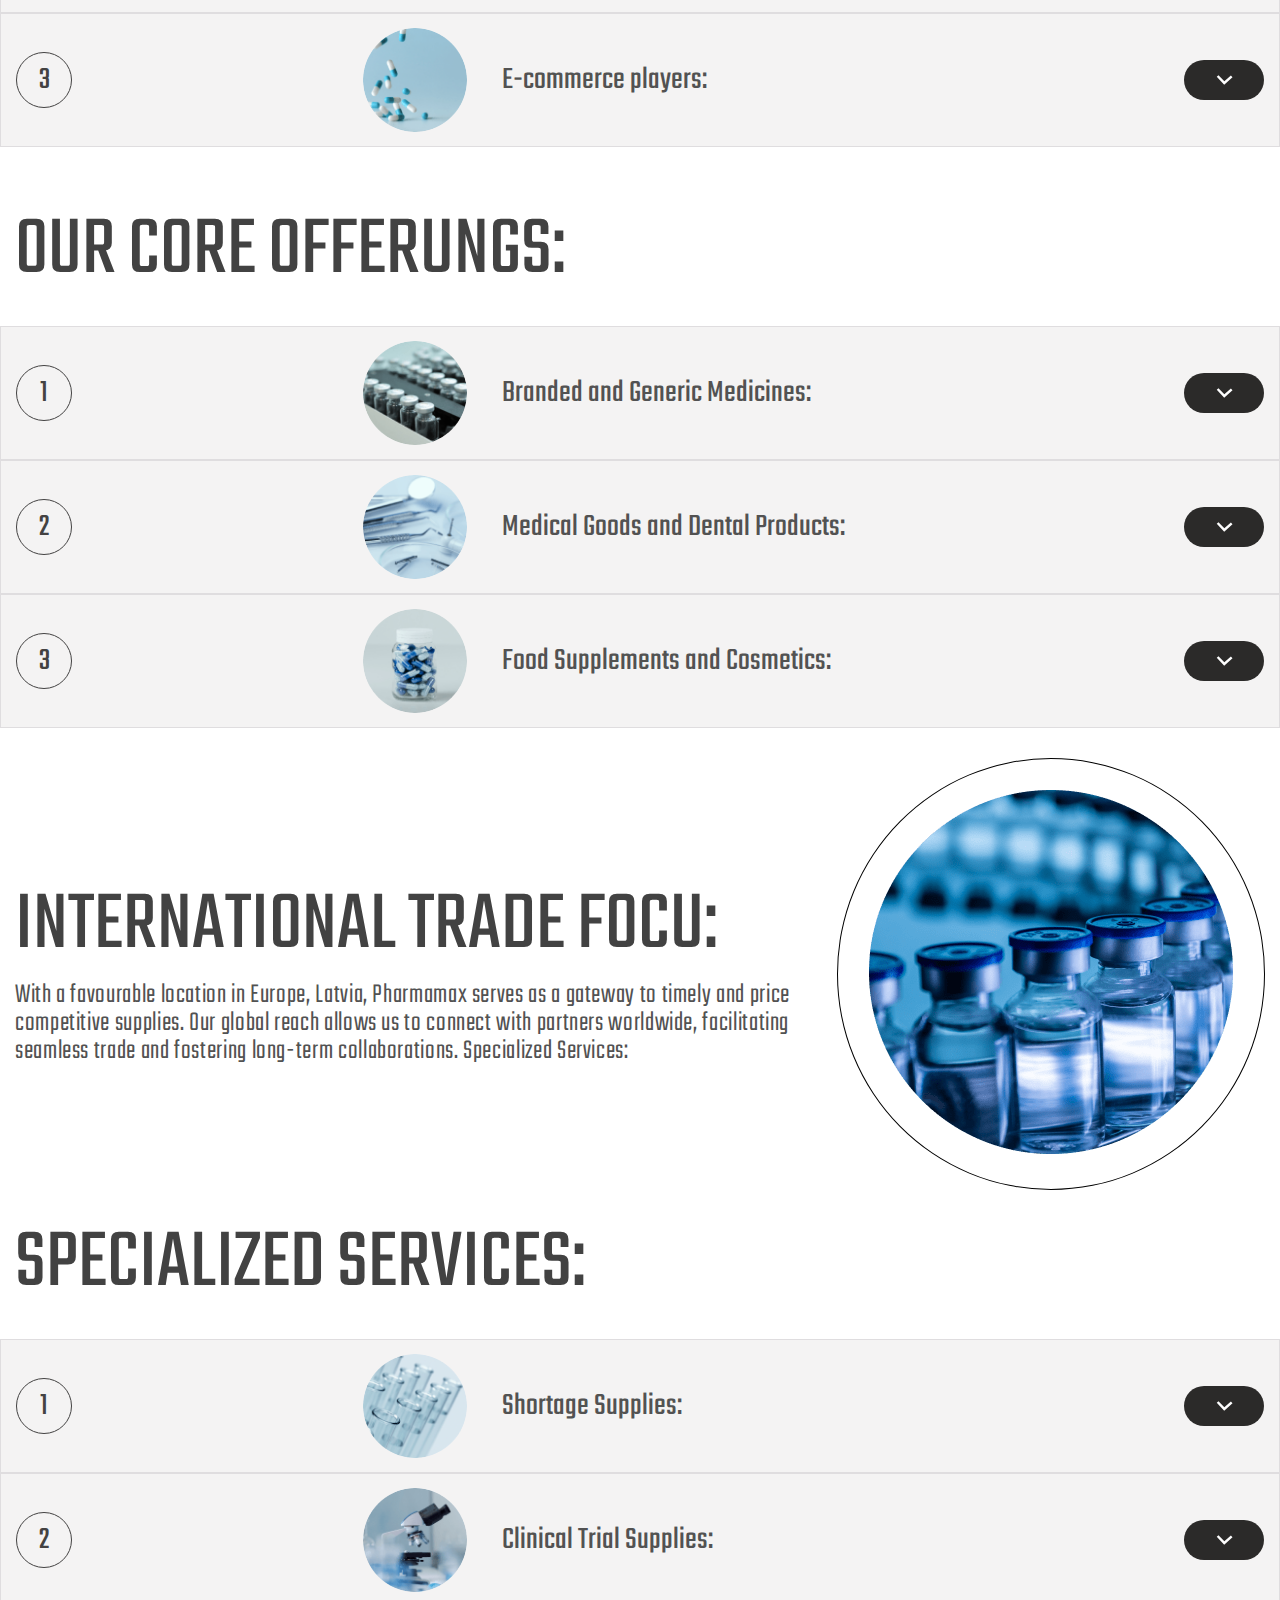
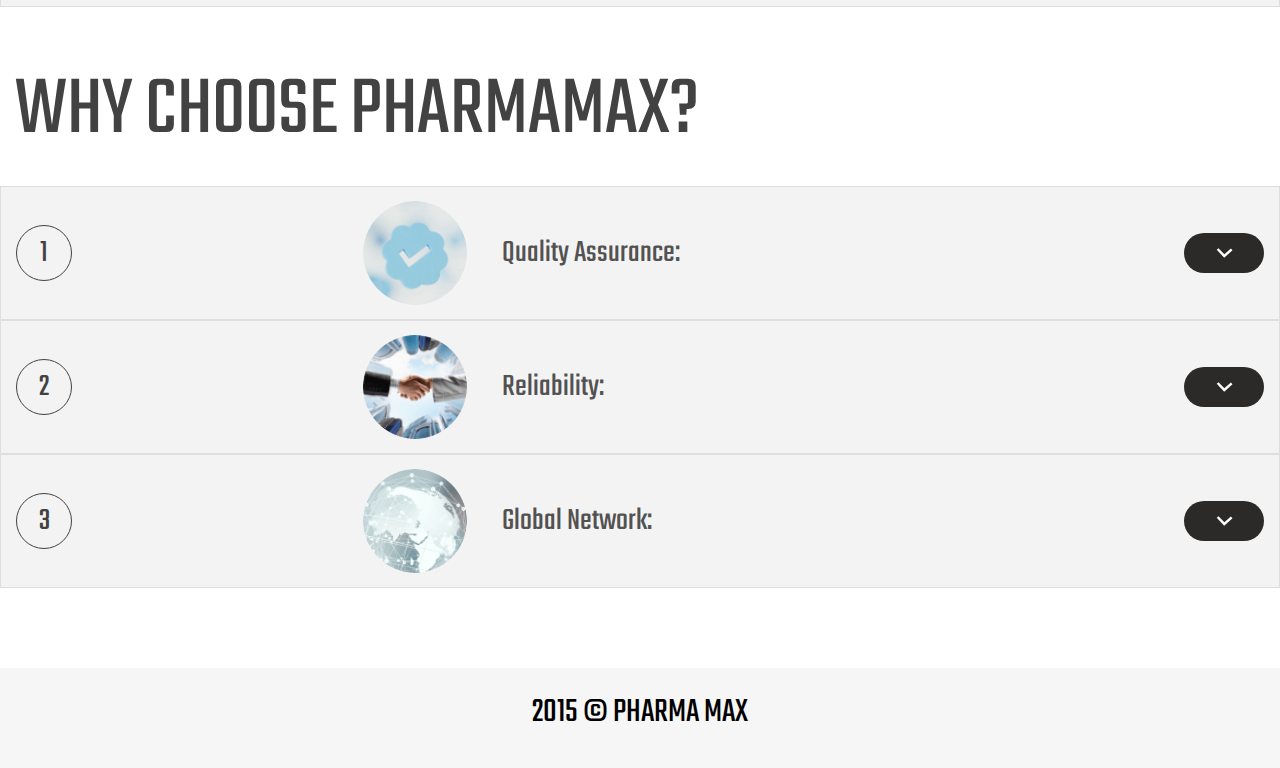
==== commit 1ddd3d6a: "Add files via upload" ====
--- a/index.html
+++ b/index.html
@@ -67,7 +67,7 @@
       <div class="container accordion__container">
         <span class="accordion__number">1</span>
         <div class="accord__wrapper">
-          <img class="accordion__img" src="img/accord-img.png" alt="img">
+          <img class="accordion__img" src="img/1.png" alt="img">
           <p>Research and development:</p>
         </div>
         <span class="accordion__img-wrap">
@@ -88,7 +88,7 @@
       <div class="container accordion__container">
         <span class="accordion__number">2</span>
         <div class="accord__wrapper">
-          <img class="accordion__img" src="img/accord-img.png" alt="img">
+          <img class="accordion__img" src="img/2.png" alt="img">
           <p>European and international wholesale:</p>
         </div>
         <span class="accordion__img-wrap">
@@ -109,7 +109,7 @@
       <div class="container accordion__container">
         <span class="accordion__number">3</span>
         <div class="accord__wrapper">
-          <img class="accordion__img" src="img/accord-img.png" alt="img">
+          <img class="accordion__img" src="img/3.png" alt="img">
           <p>E-commerce players:</p>
         </div>
         <span class="accordion__img-wrap">
@@ -135,7 +135,7 @@
       <div class="container accordion__container">
         <span class="accordion__number">1</span>
         <div class="accord__wrapper">
-          <img class="accordion__img" src="img/accord-img.png" alt="img">
+          <img class="accordion__img" src="img/4.png" alt="img">
           <p>Branded and Generic Medicines:</p>
         </div>
         <span class="accordion__img-wrap">
@@ -156,7 +156,7 @@
       <div class="container accordion__container">
         <span class="accordion__number">2</span>
         <div class="accord__wrapper">
-          <img class="accordion__img" src="img/accord-img.png" alt="img">
+          <img class="accordion__img" src="img/5.png" alt="img">
           <p>Medical Goods and Dental Products:</p>
         </div>
         <span class="accordion__img-wrap">
@@ -177,7 +177,7 @@
       <div class="container accordion__container">
         <span class="accordion__number">3</span>
         <div class="accord__wrapper">
-          <img class="accordion__img" src="img/accord-img.png" alt="img">
+          <img class="accordion__img" src="img/6.png" alt="img">
           <p>Food Supplements and Cosmetics:</p>
         </div>
         <span class="accordion__img-wrap">
@@ -206,7 +206,7 @@
           Specialized Services:</p>
       </div>
       <div class="trade__img-wrap">
-        <img class="main-img" src="img/trade.webp" srcset="img/trade-2x.webp 2x" alt="trade-img">
+        <img class="trade__img" src="img/trade.png" srcset="img/trade-2x.png 2x" alt="trade-img">
       </div>
     </div>
   </section>
@@ -219,7 +219,7 @@
       <div class="container accordion__container">
         <span class="accordion__number">1</span>
         <div class="accord__wrapper">
-          <img class="accordion__img" src="img/accord-img.png" alt="img">
+          <img class="accordion__img" src="img/7.png" alt="img">
           <p>Shortage Supplies:</p>
         </div>
         <span class="accordion__img-wrap">
@@ -240,7 +240,7 @@
       <div class="container accordion__container">
         <span class="accordion__number">2</span>
         <div class="accord__wrapper">
-          <img class="accordion__img" src="img/accord-img.png" alt="img">
+          <img class="accordion__img" src="img/8.png" alt="img">
           <p>Clinical Trial Supplies:</p>
         </div>
         <span class="accordion__img-wrap">
@@ -266,7 +266,7 @@
       <div class="container accordion__container">
         <span class="accordion__number">1</span>
         <div class="accord__wrapper">
-          <img class="accordion__img" src="img/accord-img.png" alt="img">
+          <img class="accordion__img" src="img/9.png" alt="img">
           <p>Quality Assurance:</p>
         </div>
         <span class="accordion__img-wrap">
@@ -287,7 +287,7 @@
       <div class="container accordion__container">
         <span class="accordion__number">2</span>
         <div class="accord__wrapper">
-          <img class="accordion__img" src="img/accord-img.png" alt="img">
+          <img class="accordion__img" src="img/10.png" alt="img">
           <p>Reliability:</p>
         </div>
         <span class="accordion__img-wrap">
@@ -308,7 +308,7 @@
       <div class="container accordion__container">
         <span class="accordion__number">3</span>
         <div class="accord__wrapper">
-          <img class="accordion__img" src="img/accord-img.png" alt="img">
+          <img class="accordion__img" src="img/11.png" alt="img">
           <p>Global Network:</p>
         </div>
         <span class="accordion__img-wrap">
@@ -323,69 +323,6 @@
         cumiste quo incidunt facilis saepe alias laborum velit nobis nam nesciunt quam officiis fugit accusantium!
         Tempore explicabo quasi velit.
       </p>
-    </div>
-  </section>
-
-  <section class="connect">
-    <div class="container">
-      <h2 class="connect__title">CONNECT WITH US:</h2>
-    </div>
-    <div class="container__connect">
-      <div class="connect__wrapper">
-        <div class="connect__person">
-          <div class="connect__img">
-            <img class="main-img" src="img/person.webp" srcset="img/person-2x.webp 2x" alt="person">
-          </div>
-          <div class="connect__info">
-            <a class="connect__link" href="#">
-              <span class="connect__link-txt">connect</span>
-              <span class="connect__img-wrap">
-                <img src="img/connect-arrow.svg" alt="arrow">
-              </span>
-            </a>
-            <p class="connect__txt">
-              <span class="connect__position">Commercial director:</span>
-              <span class="coonect__name">Viktorija Klujeva</span>
-            </p>
-          </div>
-        </div>
-
-        <div class="connect__person">
-          <div class="connect__img">
-            <img class="main-img" src="img/person.webp" srcset="img/person-2x.webp 2x" alt="person">
-          </div>
-          <div class="connect__info">
-            <a class="connect__link" href="#">
-              <span class="connect__link-txt">connect</span>
-              <span class="connect__img-wrap">
-                <img src="img/connect-arrow.svg" alt="arrow">
-              </span>
-            </a>
-            <p class="connect__txt">
-              <span class="connect__position">Commercial director:</span>
-              <span class="coonect__name">Viktorija Klujeva</span>
-            </p>
-          </div>
-        </div>
-
-        <div class="connect__person">
-          <div class="connect__img">
-            <img class="main-img" src="img/person.webp" srcset="img/person-2x.webp 2x" alt="person">
-          </div>
-          <div class="connect__info">
-            <a class="connect__link" href="#">
-              <span class="connect__link-txt">connect</span>
-              <span class="connect__img-wrap">
-                <img src="img/connect-arrow.svg" alt="arrow">
-              </span>
-            </a>
-            <p class="connect__txt">
-              <span class="connect__position">Commercial director:</span>
-              <span class="coonect__name">Viktorija Klujeva</span>
-            </p>
-          </div>
-        </div>
-      </div>
     </div>
   </section>
 
--- a/styles/about.css
+++ b/styles/about.css
@@ -647,149 +647,14 @@
   }
 }
 .trade .trade__img-wrap .trade__img {
-  width: 353px;
-  height: 353px;
+  width: 364px;
+  height: 364px;
 }
 @media (max-width: 767px) {
   .trade .trade__img-wrap .trade__img {
     width: 253px;
     height: 253px;
   }
-}
-
-.connect {
-  padding-bottom: 100px;
-}
-@media (max-width: 767px) {
-  .connect {
-    padding-bottom: 40px;
-  }
-}
-.connect .connect__title {
-  color: #424242;
-  font-size: 85px;
-  margin-bottom: 37px;
-  margin-top: 30px;
-}
-@media (max-width: 767px) {
-  .connect .connect__title {
-    font-size: 35px;
-    margin-top: 0;
-    margin-bottom: 20px;
-  }
-}
-.connect .connect__wrapper {
-  display: -webkit-box;
-  display: -ms-flexbox;
-  display: flex;
-  -webkit-box-pack: center;
-      -ms-flex-pack: center;
-          justify-content: center;
-  gap: 20px;
-  -ms-flex-wrap: wrap;
-      flex-wrap: wrap;
-  -webkit-box-align: center;
-      -ms-flex-align: center;
-          align-items: center;
-}
-.connect .connect__person {
-  display: -webkit-box;
-  display: -ms-flexbox;
-  display: flex;
-  gap: 30px;
-  -webkit-box-align: center;
-      -ms-flex-align: center;
-          align-items: center;
-}
-.connect .connect__img {
-  padding: 10px;
-  border-radius: 50%;
-  border: 1px solid #2B2A29;
-}
-.connect .connect__img img {
-  width: 173px;
-  height: 173px;
-}
-@media (max-width: 767px) {
-  .connect .connect__img img {
-    width: 123px;
-    height: 123px;
-  }
-}
-.connect .connect__info .connect__link {
-  background-color: #2B2A29;
-  padding: 5px;
-  border-radius: 33px;
-  height: 59px;
-  width: 187px;
-  display: -webkit-box;
-  display: -ms-flexbox;
-  display: flex;
-  -webkit-box-pack: justify;
-      -ms-flex-pack: justify;
-          justify-content: space-between;
-}
-@media (max-width: 767px) {
-  .connect .connect__info .connect__link {
-    width: 140px;
-  }
-}
-.connect .connect__info .connect__link .connect__link-txt {
-  display: -webkit-box;
-  display: -ms-flexbox;
-  display: flex;
-  -webkit-box-pack: center;
-      -ms-flex-pack: center;
-          justify-content: center;
-  -webkit-box-align: center;
-      -ms-flex-align: center;
-          align-items: center;
-  padding-left: 30px;
-  font-size: 32px;
-  color: white;
-  letter-spacing: 0.94px;
-}
-@media (max-width: 767px) {
-  .connect .connect__info .connect__link .connect__link-txt {
-    font-size: 20px;
-    padding-left: 15px;
-  }
-}
-.connect .connect__info .connect__link .connect__img-wrap {
-  background-color: white;
-  width: 49px;
-  height: 49px;
-  border-radius: 50%;
-  display: -webkit-box;
-  display: -ms-flexbox;
-  display: flex;
-  -webkit-box-pack: center;
-      -ms-flex-pack: center;
-          justify-content: center;
-  -webkit-box-align: center;
-      -ms-flex-align: center;
-          align-items: center;
-}
-.connect .connect__info .connect__link .connect__img-wrap img {
-  width: 16px;
-  height: 16px;
-}
-.connect .connect__info .connect__txt {
-  padding-top: 27px;
-  font-size: 32px;
-  letter-spacing: 0.94px;
-}
-@media (max-width: 767px) {
-  .connect .connect__info .connect__txt {
-    font-size: 18px;
-    padding-top: 15px;
-  }
-}
-.connect .connect__info .connect__txt span {
-  color: #525252;
-}
-.connect .connect__info .connect__txt .connect__position {
-  display: block;
 }
 
 .footer {
@@ -798,9 +663,11 @@
   padding-bottom: 38px;
   text-align: center;
   font-size: 35px;
+  margin-top: 50px;
 }
 @media (max-width: 767px) {
   .footer {
     font-size: 25px;
+    margin-top: 20px;
   }
 }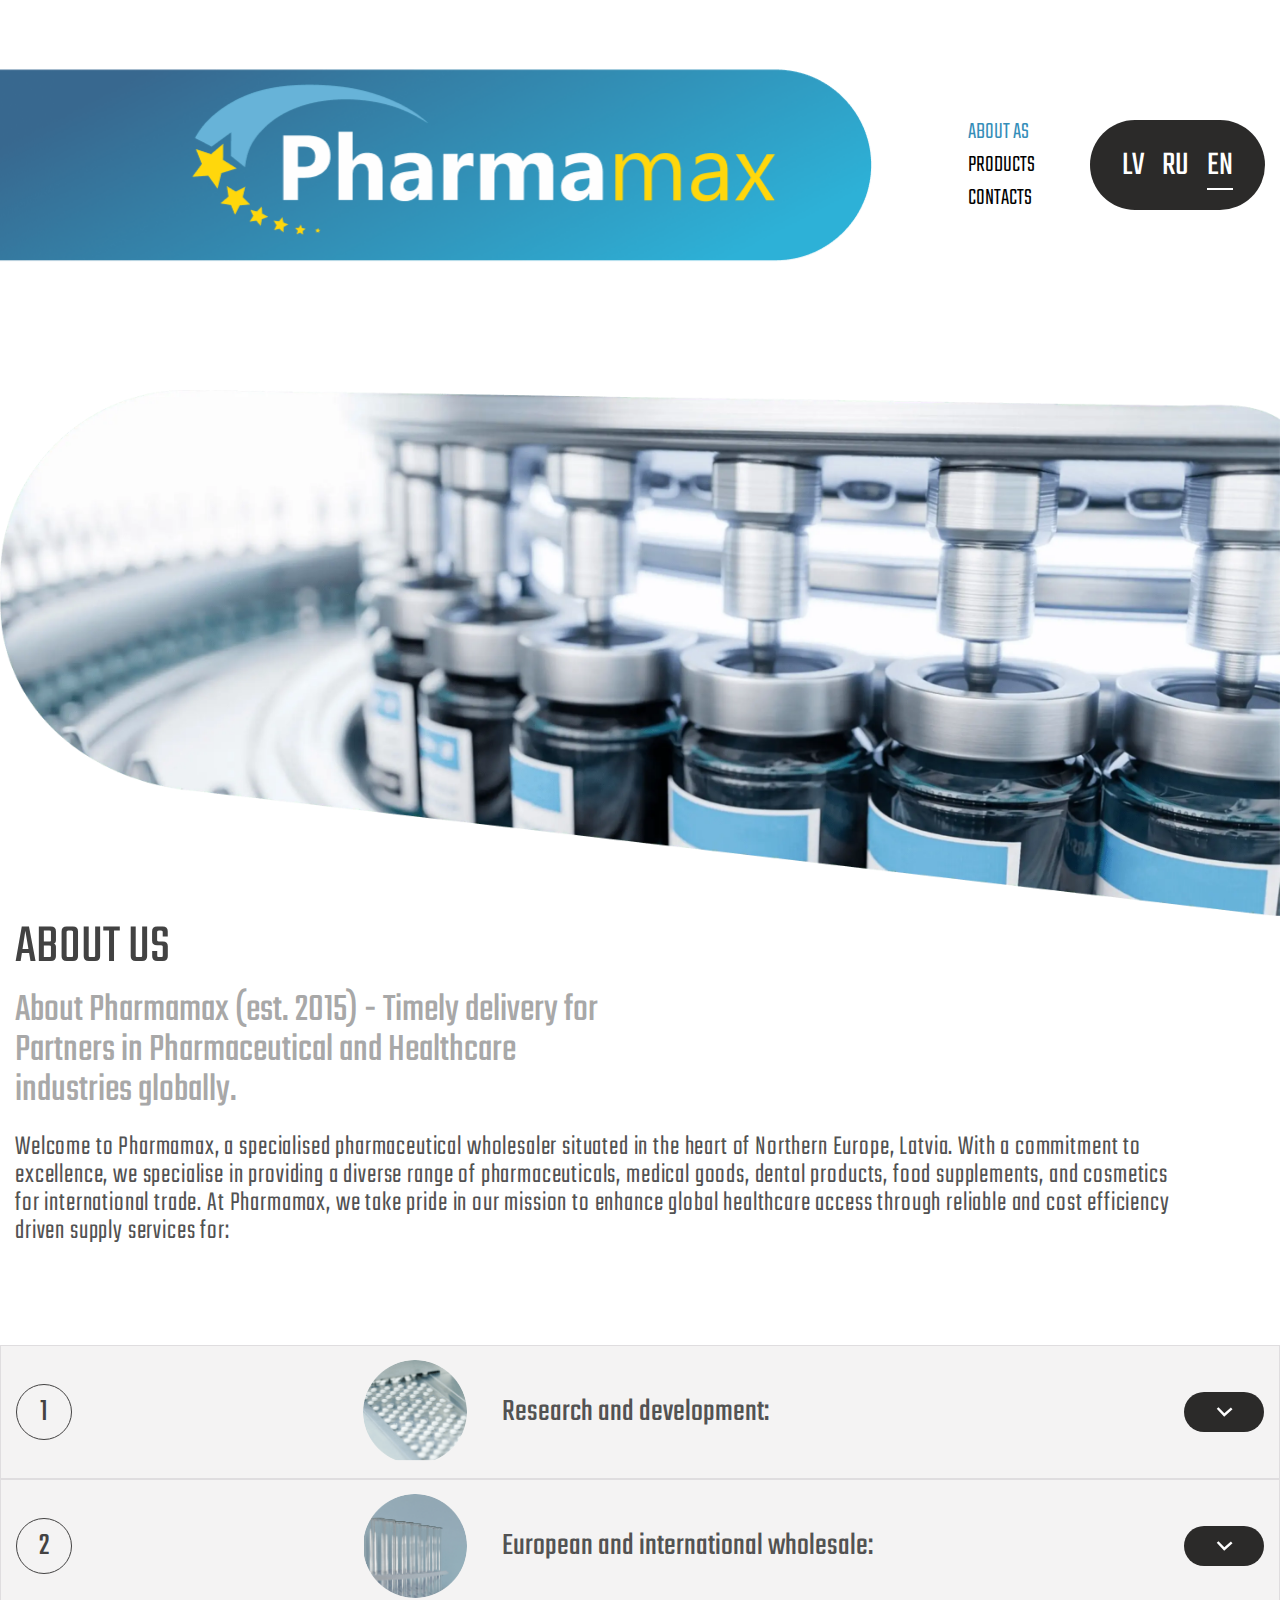
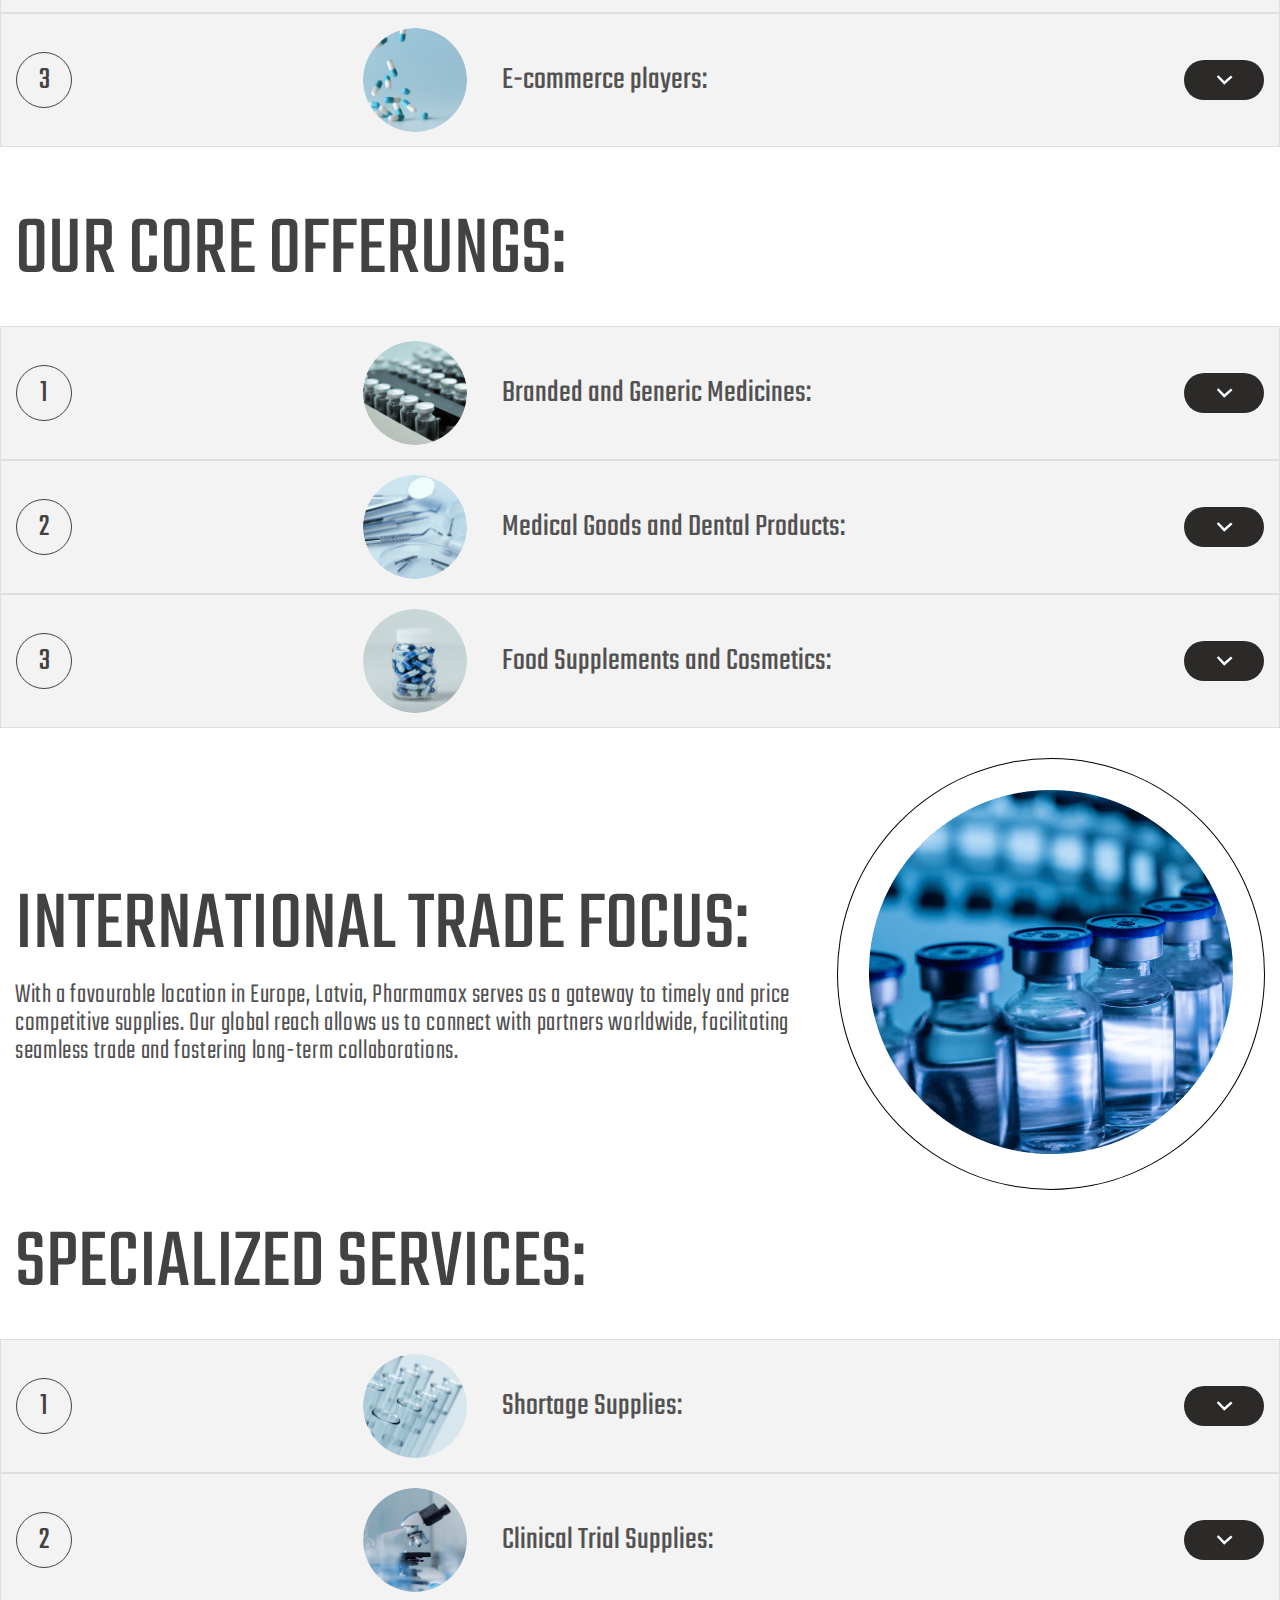
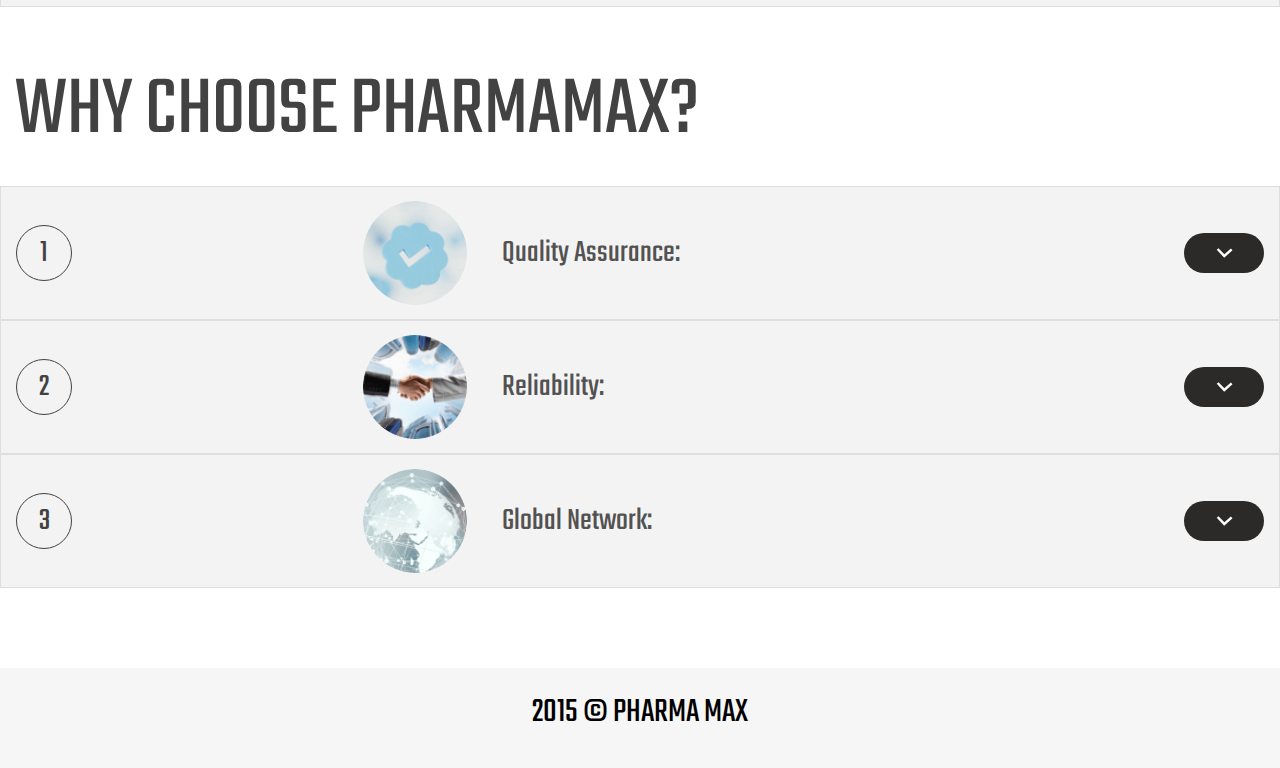
==== commit 664dd617: "Add files via upload" ====
--- a/index.html
+++ b/index.html
@@ -77,10 +77,7 @@
     </button>
     <div class="accordion-content">
       <p>
-        Lorem, ipsum dolor sit amet consectetur adipisicing elit. Odio voluptates autem reiciendis aut deleniti
-        saepeplaceat aperiam expedita nam? Optio accusamus sit, distinctio esse sapiente beatae aliquid vitae at, sequi
-        cumiste quo incidunt facilis saepe alias laborum velit nobis nam nesciunt quam officiis fugit accusantium!
-        Tempore explicabo quasi velit.
+        Pharmamax provides clinical trial supply services for CRO, CDMO, innovator and generic pharmaceutical companies.
       </p>
     </div>
 
@@ -98,10 +95,9 @@
     </button>
     <div class="accordion-content">
       <p>
-        Lorem, ipsum dolor sit amet consectetur adipisicing elit. Odio voluptates autem reiciendis aut deleniti
-        saepe placeat aperiam expedita nam? Optio accusamus sit, distinctio esse sapiente beatae aliquid vitae at,
-        sequicumiste quo incidunt facilis saepe alias laborum velit nobis nam nesciunt quam officiis fugit accusantium!
-        Tempore explicabo quasi velit.
+        Pharmamax offers a broad choice of brand and generic medicines, medical and dental goods at competitive prices
+        for wholesalers in Europe and internationally. Benefit from our supplies to cover your regular demand and in
+        case of shortage.
       </p>
     </div>
 
@@ -119,10 +115,8 @@
     </button>
     <div class="accordion-content">
       <p>
-        Lorem, ipsum dolor sit amet consectetur adipisicing elit. Odio voluptates autem reiciendis aut deleniti
-        saepeplaceat aperiam expedita nam? Optio accusamus sit, distinctio esse sapiente beatae aliquid vitae at, sequi
-        cumiste quo incidunt facilis saepe alias laborum velit nobis nam nesciunt quam officiis fugit accusantium!
-        Tempore explicabo quasi velit.
+        Pharmamax closely follows the promo prices in the domestic region to offer monthly branded goods at reduced
+        prices for e-commerce players with their own webshops and marketplaces around the globe.
       </p>
     </div>
   </section>
@@ -145,10 +139,9 @@
     </button>
     <div class="accordion-content">
       <p>
-        Lorem, ipsum dolor sit amet consectetur adipisicing elit. Odio voluptates autem reiciendis aut deleniti
-        saepeplaceat aperiam expedita nam? Optio accusamus sit, distinctio esse sapiente beatae aliquid vitae at, sequi
-        cumiste quo incidunt facilis saepe alias laborum velit nobis nam nesciunt quam officiis fugit accusantium!
-        Tempore explicabo quasi velit.
+        We offer a comprehensive portfolio of both branded and generic medicines sourced from internationally
+        recognizable manufacturers. Our commitment to time and competitive pricing ensures that our clients receive
+        pharmaceutical products that cover their demand in any market globally.
       </p>
     </div>
 
@@ -166,10 +159,9 @@
     </button>
     <div class="accordion-content">
       <p>
-        Lorem, ipsum dolor sit amet consectetur adipisicing elit. Odio voluptates autem reiciendis aut deleniti
-        saepe placeat aperiam expedita nam? Optio accusamus sit, distinctio esse sapiente beatae aliquid vitae at,
-        sequicumiste quo incidunt facilis saepe alias laborum velit nobis nam nesciunt quam officiis fugit accusantium!
-        Tempore explicabo quasi velit.
+        Pharmamax is your one-stop destination for a wide array of medical goods and dental products. From essential
+        medical supplies to cutting-edge dental equipment and instruments, we cater to the diverse needs of healthcare
+        professionals, clinics and hospitals.
       </p>
     </div>
 
@@ -187,10 +179,7 @@
     </button>
     <div class="accordion-content">
       <p>
-        Lorem, ipsum dolor sit amet consectetur adipisicing elit. Odio voluptates autem reiciendis aut deleniti
-        saepeplaceat aperiam expedita nam? Optio accusamus sit, distinctio esse sapiente beatae aliquid vitae at, sequi
-        cumiste quo incidunt facilis saepe alias laborum velit nobis nam nesciunt quam officiis fugit accusantium!
-        Tempore explicabo quasi velit.
+        Elevate your consumer health offerings with our selection of A class brand food supplements and cosmetics.
       </p>
     </div>
   </section>
@@ -198,12 +187,12 @@
   <section class="trade">
     <div class="container trade__container">
       <div class="trade__info">
-        <h2 class="trade__title">INTERNATIONAL TRADE FOCU:</h2>
+        <h2 class="trade__title">INTERNATIONAL TRADE FOCUS:</h2>
         <p class="trade__txt">
           With a favourable location in Europe, Latvia, Pharmamax serves as a gateway to timely and
           price competitive supplies. Our global reach allows us to connect with partners worldwide, facilitating
           seamless trade and fostering long-term collaborations.
-          Specialized Services:</p>
+        </p>
       </div>
       <div class="trade__img-wrap">
         <img class="trade__img" src="img/trade.png" srcset="img/trade-2x.png 2x" alt="trade-img">
@@ -229,10 +218,9 @@
     </button>
     <div class="accordion-content">
       <p>
-        Lorem, ipsum dolor sit amet consectetur adipisicing elit. Odio voluptates autem reiciendis aut deleniti
-        saepeplaceat aperiam expedita nam? Optio accusamus sit, distinctio esse sapiente beatae aliquid vitae at, sequi
-        cumiste quo incidunt facilis saepe alias laborum velit nobis nam nesciunt quam officiis fugit accusantium!
-        Tempore explicabo quasi velit.
+        Navigate the challenges of the pharmaceutical landscape with our Shortage Supplies service. We understand the
+        critical nature of shortages and are dedicated to providing swift and reliable solutions to meet your urgent
+        needs.
       </p>
     </div>
 
@@ -250,10 +238,9 @@
     </button>
     <div class="accordion-content">
       <p>
-        Lorem, ipsum dolor sit amet consectetur adipisicing elit. Odio voluptates autem reiciendis aut deleniti
-        saepe placeat aperiam expedita nam? Optio accusamus sit, distinctio esse sapiente beatae aliquid vitae at,
-        sequicumiste quo incidunt facilis saepe alias laborum velit nobis nam nesciunt quam officiis fugit accusantium!
-        Tempore explicabo quasi velit.
+        Pharmamax is your trusted ally in clinical trials. Our specialised services ensure that your clinical research
+        projects receive the necessary pharmaceutical supplies, meeting regulatory standards and timelines. We deliver
+        medicines for CRO, CDMO, innovator and generic companies - both RLD and comparators.
       </p>
     </div>
   </section>
@@ -276,10 +263,8 @@
     </button>
     <div class="accordion-content">
       <p>
-        Lorem, ipsum dolor sit amet consectetur adipisicing elit. Odio voluptates autem reiciendis aut deleniti
-        saepeplaceat aperiam expedita nam? Optio accusamus sit, distinctio esse sapiente beatae aliquid vitae at, sequi
-        cumiste quo incidunt facilis saepe alias laborum velit nobis nam nesciunt quam officiis fugit accusantium!
-        Tempore explicabo quasi velit.
+        We prioritise the highest standards of quality, ensuring that every product of our supplies is compliant. For
+        ost of our supplies we provide at request COA, CoC, pedigree certificates.
       </p>
     </div>
 
@@ -297,10 +282,8 @@
     </button>
     <div class="accordion-content">
       <p>
-        Lorem, ipsum dolor sit amet consectetur adipisicing elit. Odio voluptates autem reiciendis aut deleniti
-        saepe placeat aperiam expedita nam? Optio accusamus sit, distinctio esse sapiente beatae aliquid vitae at,
-        sequicumiste quo incidunt facilis saepe alias laborum velit nobis nam nesciunt quam officiis fugit accusantium!
-        Tempore explicabo quasi velit.
+        Count on Pharmamax for consistent and timely deliveries, fostering trust and dependability in our partnerships.
+        We have high return rate for the repeating orders from our customers.
       </p>
     </div>
 
@@ -318,10 +301,8 @@
     </button>
     <div class="accordion-content">
       <p>
-        Lorem, ipsum dolor sit amet consectetur adipisicing elit. Odio voluptates autem reiciendis aut deleniti
-        saepeplaceat aperiam expedita nam? Optio accusamus sit, distinctio esse sapiente beatae aliquid vitae at, sequi
-        cumiste quo incidunt facilis saepe alias laborum velit nobis nam nesciunt quam officiis fugit accusantium!
-        Tempore explicabo quasi velit.
+        Our expansive network enables us to source and supply products worldwide, positioning us as a truly
+        international pharmaceutical wholesaler.
       </p>
     </div>
   </section>
